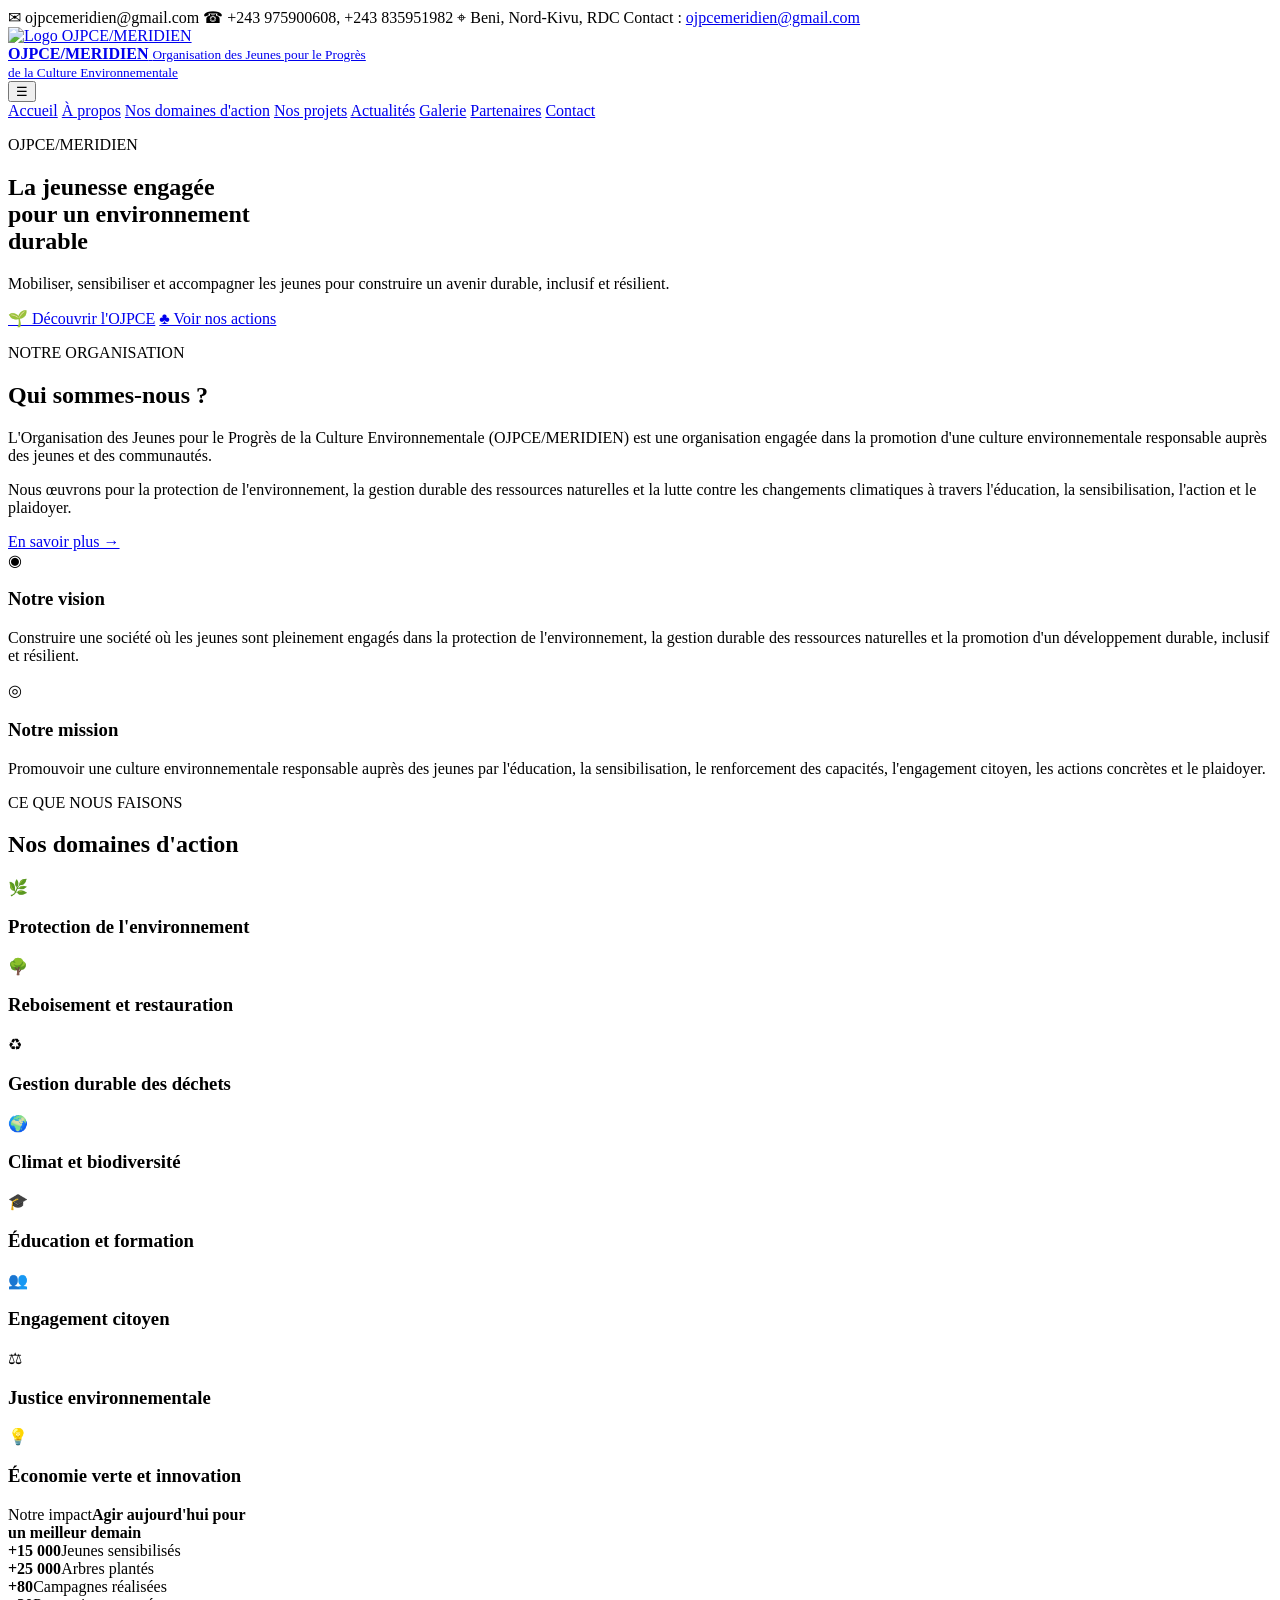
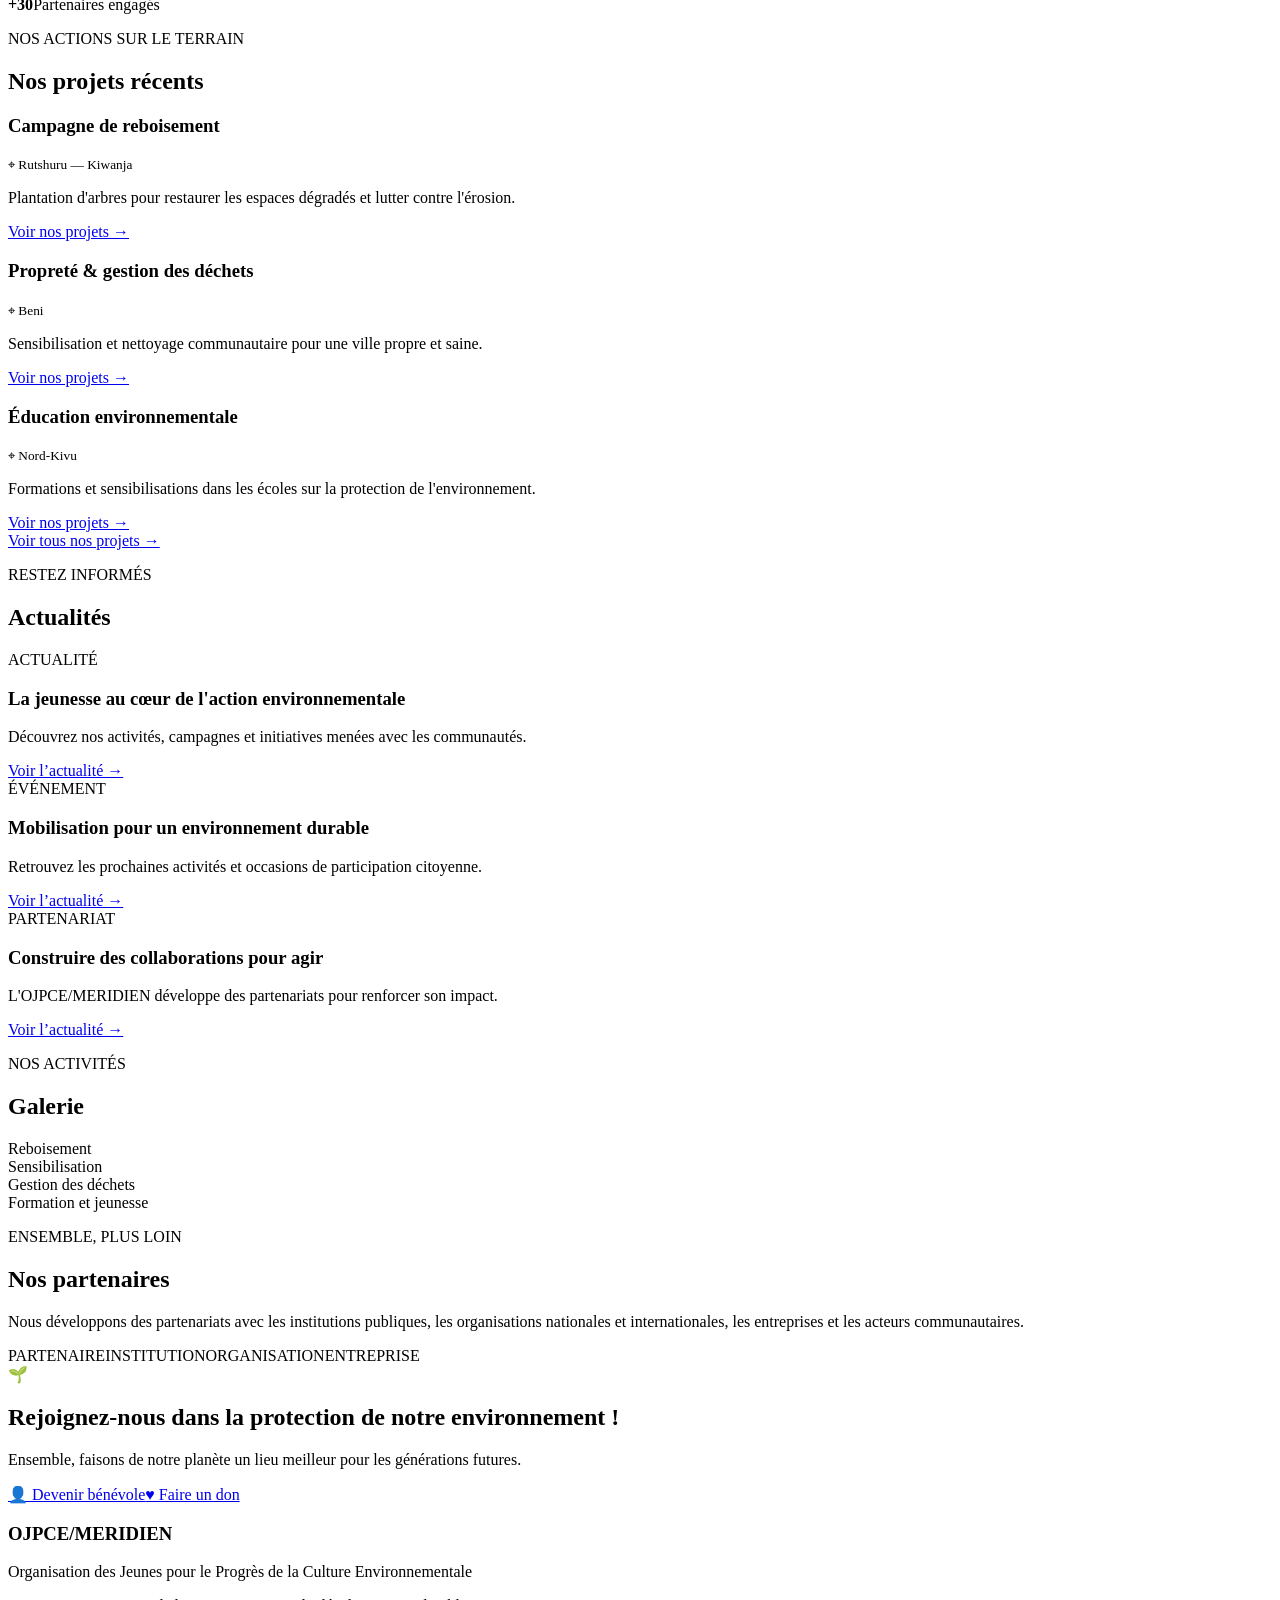
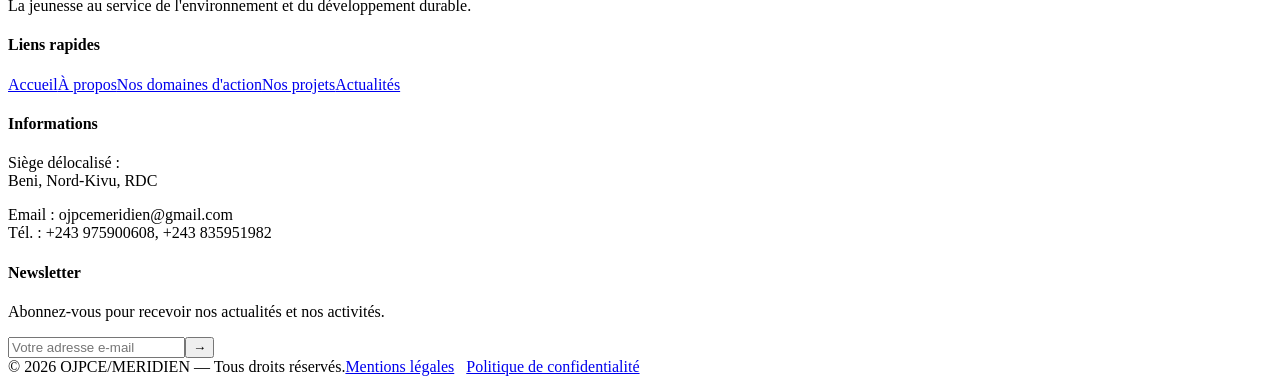
==== index.html @ 18ca6ad6 "Add files via upload" ====
<!DOCTYPE html>
<html lang="fr">
<head>
  <meta charset="UTF-8">
  <meta name="viewport" content="width=device-width, initial-scale=1.0">
  <meta name="description" content="OJPCE/MERIDIEN — Organisation des Jeunes pour le Progrès de la Culture Environnementale. Jeunesse, environnement et développement durable en République Démocratique du Congo.">
  <title>OJPCE/MERIDIEN | Jeunesse & Environnement</title>
  <link rel="preconnect" href="https://fonts.googleapis.com">
  <link rel="preconnect" href="https://fonts.gstatic.com" crossorigin>
  <link href="https://fonts.googleapis.com/css2?family=Montserrat:wght@500;600;700;800&family=Open+Sans:wght@400;500;600;700&display=swap" rel="stylesheet">
  <link rel="stylesheet" href="css/style.css">
</head>
<body>
  <header class="site-header" id="accueil">
    <div class="topbar">
      <div class="container topbar-inner">
        <span>✉ ojpcemeridien@gmail.com</span>
        <span>☎ +243 975900608, +243 835951982</span>
        <span>⌖ Beni, Nord-Kivu, RDC</span>
        <span class="follow">Contact : <a href="mailto:ojpcemeridien@gmail.com">ojpcemeridien@gmail.com</a></span>
      </div>
    </div>

    <nav class="navbar">
      <div class="container nav-inner">
        <a class="brand" href="#accueil">
          <div class="brand-mark"><img src="assets/logo-ojpce.png" alt="Logo OJPCE/MERIDIEN"></div>
          <div>
            <strong>OJPCE/MERIDIEN</strong>
            <small>Organisation des Jeunes pour le Progrès<br>de la Culture Environnementale</small>
          </div>
        </a>
        <button class="menu-toggle" aria-label="Ouvrir le menu">☰</button>
        <div class="nav-links">
          <a class="active" href="#accueil">Accueil</a>
          <a href="#apropos">À propos</a>
          <a href="#domaines">Nos domaines d'action</a>
          <a href="#projets">Nos projets</a>
          <a href="#actualites">Actualités</a>
          <a href="#galerie">Galerie</a>
          <a href="#partenaires">Partenaires</a>
          <a href="#contact">Contact</a>
          
        </div>
      </div>
    </nav>
  </header>

  <main>
    <section class="hero">
      <div class="hero-overlay"></div>
      <div class="container hero-content">
        <p class="eyebrow">OJPCE/MERIDIEN</p>
        <h1>La jeunesse engagée<br>pour un environnement<br>durable</h1>
        <p>Mobiliser, sensibiliser et accompagner les jeunes pour construire un avenir durable, inclusif et résilient.</p>
        <div class="hero-actions">
          <a class="btn btn-primary" href="#apropos">🌱 Découvrir l'OJPCE</a>
          <a class="btn btn-outline" href="#projets">♣ Voir nos actions</a>
        </div>
      </div>
    </section>

    <section class="section" id="apropos">
      <div class="container about-grid">
        <div>
          <p class="section-kicker">NOTRE ORGANISATION</p>
          <h2>Qui sommes-nous ?</h2>
          <div class="accent-line"></div>
          <p>L'Organisation des Jeunes pour le Progrès de la Culture Environnementale (OJPCE/MERIDIEN) est une organisation engagée dans la promotion d'une culture environnementale responsable auprès des jeunes et des communautés.</p>
          <p>Nous œuvrons pour la protection de l'environnement, la gestion durable des ressources naturelles et la lutte contre les changements climatiques à travers l'éducation, la sensibilisation, l'action et le plaidoyer.</p>
          <a class="text-btn" href="#contact">En savoir plus →</a>
        </div>
        <article class="info-card vision">
          <div class="icon">◉</div>
          <h3>Notre vision</h3>
          <p>Construire une société où les jeunes sont pleinement engagés dans la protection de l'environnement, la gestion durable des ressources naturelles et la promotion d'un développement durable, inclusif et résilient.</p>
        </article>
        <article class="info-card mission">
          <div class="icon">◎</div>
          <h3>Notre mission</h3>
          <p>Promouvoir une culture environnementale responsable auprès des jeunes par l'éducation, la sensibilisation, le renforcement des capacités, l'engagement citoyen, les actions concrètes et le plaidoyer.</p>
        </article>
      </div>
    </section>

    <section class="section light" id="domaines">
      <div class="container">
        <div class="section-heading">
          <p class="section-kicker">CE QUE NOUS FAISONS</p>
          <h2>Nos domaines d'action</h2>
          <div class="accent-line centered"></div>
        </div>
        <div class="domains-grid">
          <article><span>🌿</span><h3>Protection de l'environnement</h3></article>
          <article><span>🌳</span><h3>Reboisement et restauration</h3></article>
          <article><span>♻</span><h3>Gestion durable des déchets</h3></article>
          <article><span>🌍</span><h3>Climat et biodiversité</h3></article>
          <article><span>🎓</span><h3>Éducation et formation</h3></article>
          <article><span>👥</span><h3>Engagement citoyen</h3></article>
          <article><span>⚖</span><h3>Justice environnementale</h3></article>
          <article><span>💡</span><h3>Économie verte et innovation</h3></article>
        </div>
      </div>
    </section>

    <section class="impact">
      <div class="container impact-inner">
        <div class="impact-title"><span>Notre impact</span><strong>Agir aujourd'hui pour<br>un meilleur demain</strong></div>
        <div class="stat"><b>+15 000</b><span>Jeunes sensibilisés</span></div>
        <div class="stat"><b>+25 000</b><span>Arbres plantés</span></div>
        <div class="stat"><b>+80</b><span>Campagnes réalisées</span></div>
        <div class="stat"><b>+30</b><span>Partenaires engagés</span></div>
      </div>
    </section>

    <section class="section" id="projets">
      <div class="container">
        <div class="section-heading">
          <p class="section-kicker">NOS ACTIONS SUR LE TERRAIN</p>
          <h2>Nos projets récents</h2>
          <div class="accent-line centered"></div>
        </div>
        <div class="projects-grid">
          <article class="project-card">
            <div class="project-image photo" style="background-image:url('assets/projet-reboisement.jpg')" aria-label="Jeunes participant à une campagne de reboisement"></div>
            <div class="project-body"><h3>Campagne de reboisement</h3><small>⌖ Rutshuru — Kiwanja</small><p>Plantation d'arbres pour restaurer les espaces dégradés et lutter contre l'érosion.</p><a href="projets.html">Voir nos projets →</a></div>
          </article>
          <article class="project-card">
            <div class="project-image photo" style="background-image:url('assets/projet-dechets.jpg')" aria-label="Action communautaire de gestion des déchets"></div>
            <div class="project-body"><h3>Propreté & gestion des déchets</h3><small>⌖ Beni</small><p>Sensibilisation et nettoyage communautaire pour une ville propre et saine.</p><a href="projets.html">Voir nos projets →</a></div>
          </article>
          <article class="project-card">
            <div class="project-image photo" style="background-image:url('assets/projet-education.jpg')" aria-label="Formation en éducation environnementale"></div>
            <div class="project-body"><h3>Éducation environnementale</h3><small>⌖ Nord-Kivu</small><p>Formations et sensibilisations dans les écoles sur la protection de l'environnement.</p><a href="projets.html">Voir nos projets →</a></div>
          </article>
        </div>
        <div class="center"><a class="btn btn-green-outline" href="projets.html">Voir tous nos projets →</a></div>
      </div>
    </section>

    <section class="section light" id="actualites">
      <div class="container">
        <div class="section-heading"><p class="section-kicker">RESTEZ INFORMÉS</p><h2>Actualités</h2><div class="accent-line centered"></div></div>
        <div class="news-grid">
          <article><span class="date">ACTUALITÉ</span><h3>La jeunesse au cœur de l'action environnementale</h3><p>Découvrez nos activités, campagnes et initiatives menées avec les communautés.</p><a href="actualites.html">Voir l’actualité →</a></article>
          <article><span class="date">ÉVÉNEMENT</span><h3>Mobilisation pour un environnement durable</h3><p>Retrouvez les prochaines activités et occasions de participation citoyenne.</p><a href="actualites.html">Voir l’actualité →</a></article>
          <article><span class="date">PARTENARIAT</span><h3>Construire des collaborations pour agir</h3><p>L'OJPCE/MERIDIEN développe des partenariats pour renforcer son impact.</p><a href="actualites.html">Voir l’actualité →</a></article>
        </div>
      </div>
    </section>

    <section class="gallery-section" id="galerie">
      <div class="container">
        <div class="section-heading"><p class="section-kicker">NOS ACTIVITÉS</p><h2>Galerie</h2><div class="accent-line centered"></div></div>
        <div class="gallery-grid">
          <div class="photo-tile" style="background-image:url('assets/projet-reboisement.jpg')"><span>Reboisement</span></div><div class="photo-tile" style="background-image:url('assets/projet-dechets.jpg')"><span>Sensibilisation</span></div><div class="photo-tile" style="background-image:url('assets/projet-education.jpg')"><span>Gestion des déchets</span></div><div class="photo-tile" style="background-image:url('assets/hero-ojpce.jpg')"><span>Formation et jeunesse</span></div>
        </div>
      </div>
    </section>

    <section class="partner-section" id="partenaires">
      <div class="container partner-content">
        <div><p class="section-kicker">ENSEMBLE, PLUS LOIN</p><h2>Nos partenaires</h2><p>Nous développons des partenariats avec les institutions publiques, les organisations nationales et internationales, les entreprises et les acteurs communautaires.</p></div>
        <div class="partner-logos"><span>PARTENAIRE</span><span>INSTITUTION</span><span>ORGANISATION</span><span>ENTREPRISE</span></div>
      </div>
    </section>

    <section class="cta">
      <div class="container cta-inner">
        <div><span class="cta-icon">🌱</span><div><h2>Rejoignez-nous dans la protection de notre environnement !</h2><p>Ensemble, faisons de notre planète un lieu meilleur pour les générations futures.</p></div></div>
        <div class="cta-actions"><a class="btn btn-white" href="#contact">👤 Devenir bénévole</a><a class="btn btn-white" href="#contact">♥ Faire un don</a></div>
      </div>
    </section>
  </main>

  <footer id="contact">
    <div class="footer-main container">
      <div><h3>OJPCE/MERIDIEN</h3><p>Organisation des Jeunes pour le Progrès de la Culture Environnementale</p><p class="tagline">La jeunesse au service de l'environnement et du développement durable.</p></div>
      <div><h4>Liens rapides</h4><a href="#accueil">Accueil</a><a href="#apropos">À propos</a><a href="#domaines">Nos domaines d'action</a><a href="#projets">Nos projets</a><a href="#actualites">Actualités</a></div>
      <div><h4>Informations</h4><p>Siège délocalisé :<br>Beni, Nord-Kivu, RDC</p><p>Email : ojpcemeridien@gmail.com<br>Tél. : +243 975900608, +243 835951982</p></div>
      <div><h4>Newsletter</h4><p>Abonnez-vous pour recevoir nos actualités et nos activités.</p><form class="newsletter"><input type="email" placeholder="Votre adresse e-mail" aria-label="Votre adresse e-mail"><button type="submit">→</button></form></div>
    </div>
    <div class="footer-bottom"><div class="container"><span>© 2026 OJPCE/MERIDIEN — Tous droits réservés.</span><span><a href="mentions-legales.html">Mentions légales</a> &nbsp; <a href="confidentialite.html">Politique de confidentialité</a></span></div></div>
  </footer>

  <script src="js/script.js"></script>
</body>
</html>
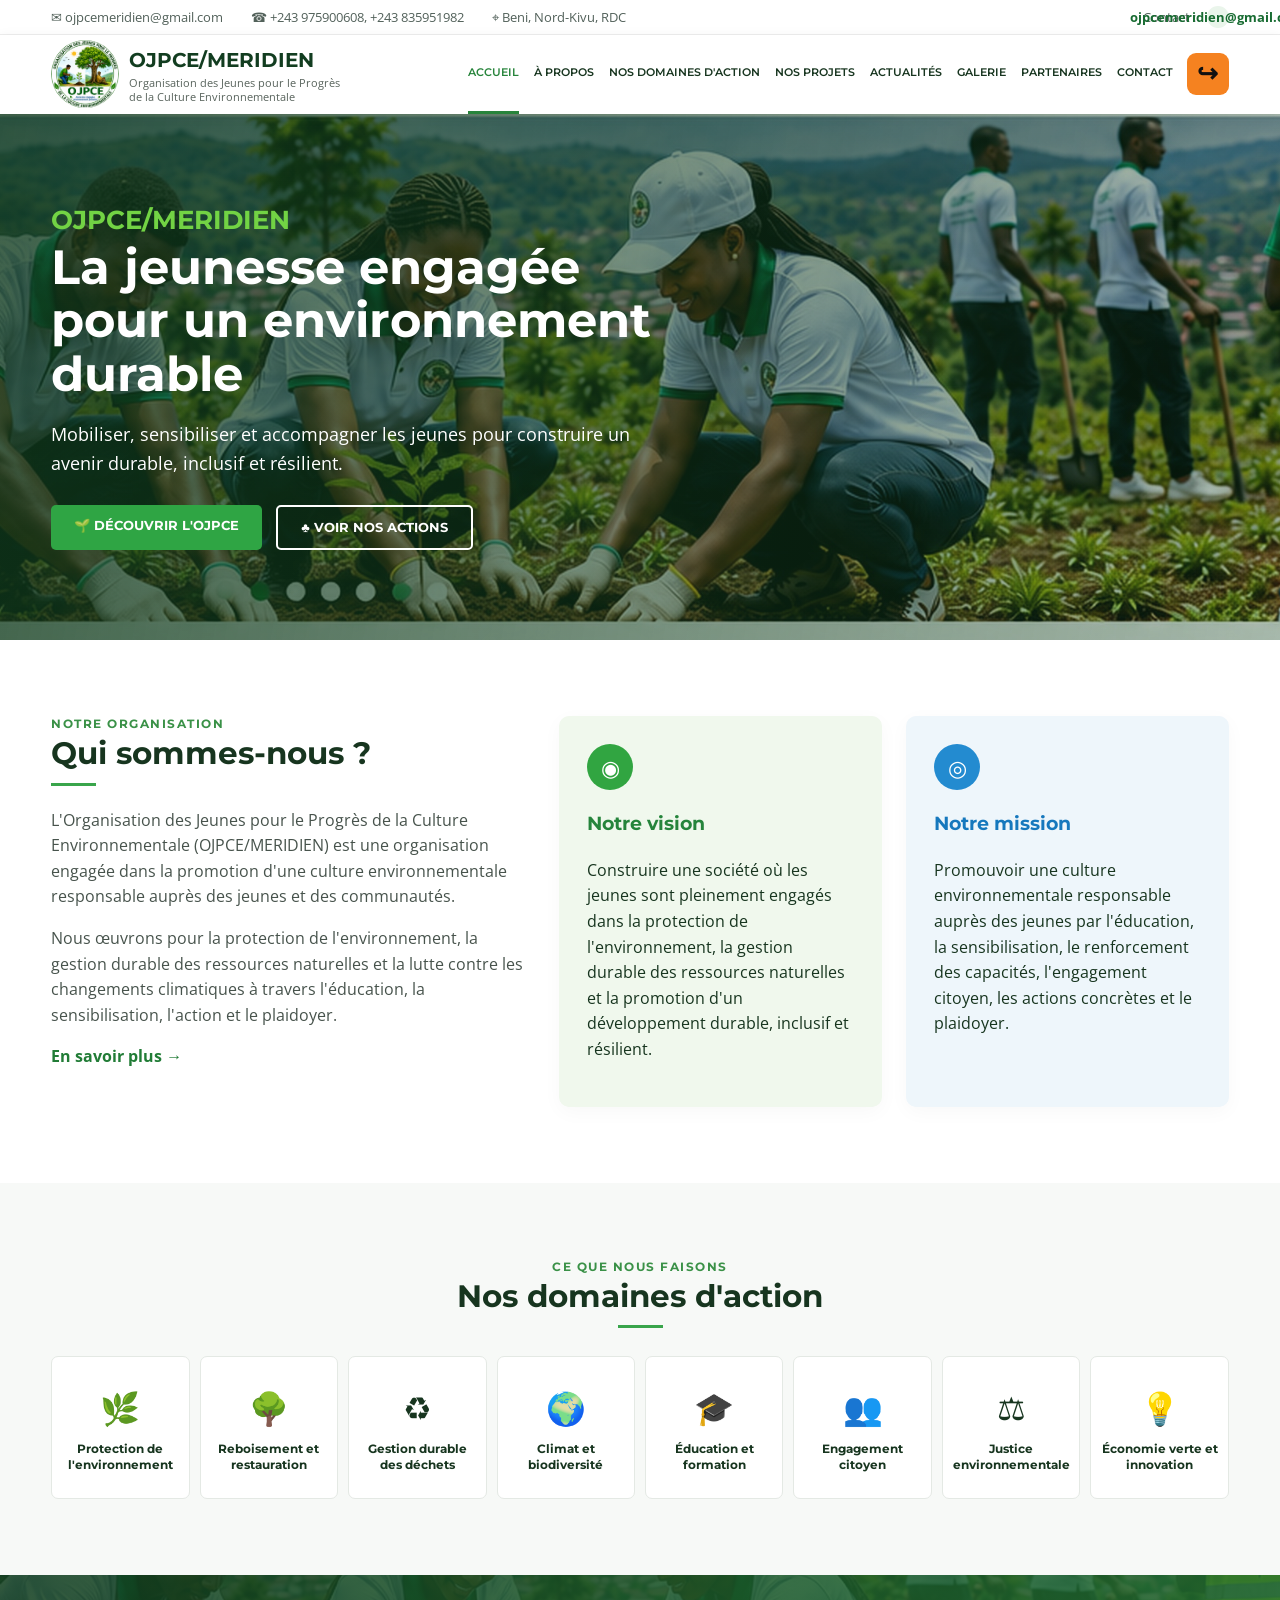
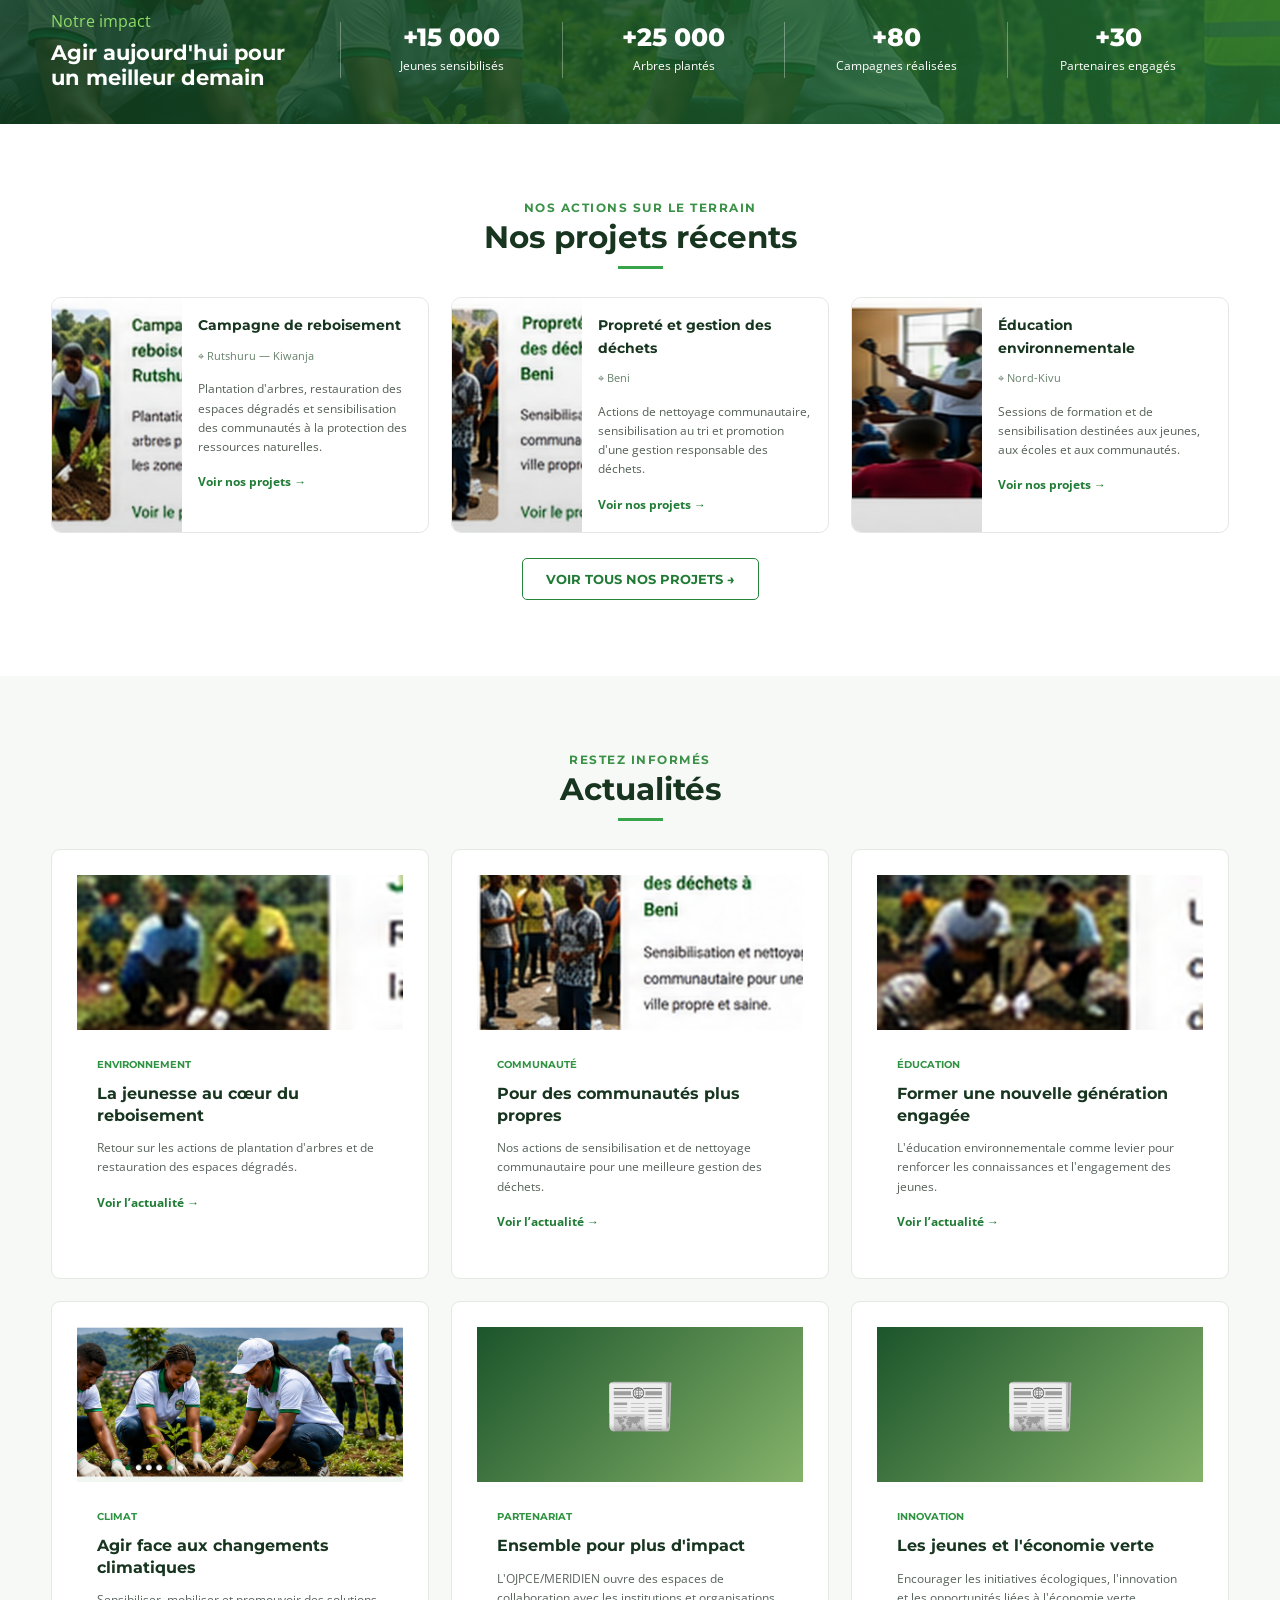
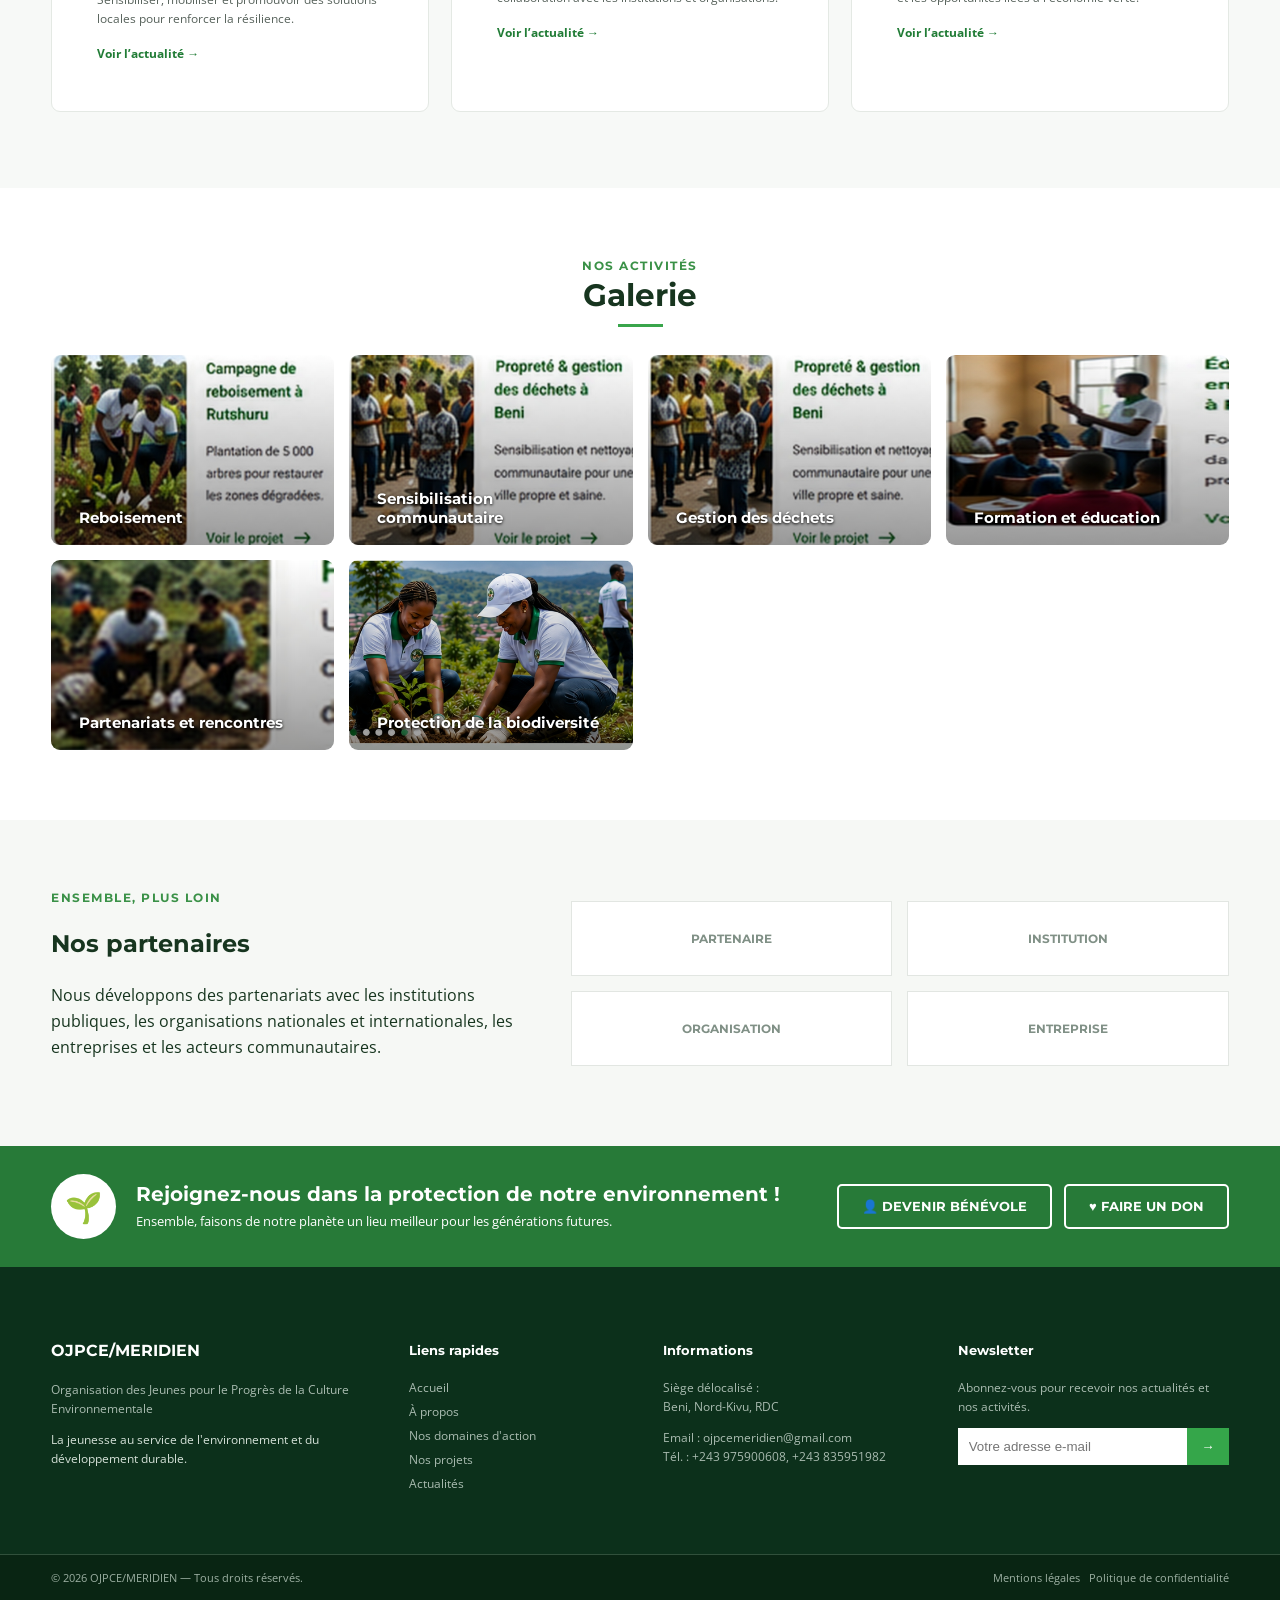
==== commit eaa63456: "Add files via upload" ====
--- a/index.html
+++ b/index.html
@@ -40,8 +40,8 @@
           <a href="#galerie">Galerie</a>
           <a href="#partenaires">Partenaires</a>
           <a href="#contact">Contact</a>
-          
         </div>
+        <a class="admin-login" href="/admin/" aria-label="Connexion administrateur" title="Connexion administrateur"><span aria-hidden="true">↪</span></a>
       </div>
     </nav>
   </header>
@@ -120,20 +120,7 @@
           <h2>Nos projets récents</h2>
           <div class="accent-line centered"></div>
         </div>
-        <div class="projects-grid">
-          <article class="project-card">
-            <div class="project-image photo" style="background-image:url('assets/projet-reboisement.jpg')" aria-label="Jeunes participant à une campagne de reboisement"></div>
-            <div class="project-body"><h3>Campagne de reboisement</h3><small>⌖ Rutshuru — Kiwanja</small><p>Plantation d'arbres pour restaurer les espaces dégradés et lutter contre l'érosion.</p><a href="projets.html">Voir nos projets →</a></div>
-          </article>
-          <article class="project-card">
-            <div class="project-image photo" style="background-image:url('assets/projet-dechets.jpg')" aria-label="Action communautaire de gestion des déchets"></div>
-            <div class="project-body"><h3>Propreté & gestion des déchets</h3><small>⌖ Beni</small><p>Sensibilisation et nettoyage communautaire pour une ville propre et saine.</p><a href="projets.html">Voir nos projets →</a></div>
-          </article>
-          <article class="project-card">
-            <div class="project-image photo" style="background-image:url('assets/projet-education.jpg')" aria-label="Formation en éducation environnementale"></div>
-            <div class="project-body"><h3>Éducation environnementale</h3><small>⌖ Nord-Kivu</small><p>Formations et sensibilisations dans les écoles sur la protection de l'environnement.</p><a href="projets.html">Voir nos projets →</a></div>
-          </article>
-        </div>
+        <div class="projects-grid" data-cms-projects="home"><p>Chargement des projets…</p></div>
         <div class="center"><a class="btn btn-green-outline" href="projets.html">Voir tous nos projets →</a></div>
       </div>
     </section>
@@ -141,20 +128,14 @@
     <section class="section light" id="actualites">
       <div class="container">
         <div class="section-heading"><p class="section-kicker">RESTEZ INFORMÉS</p><h2>Actualités</h2><div class="accent-line centered"></div></div>
-        <div class="news-grid">
-          <article><span class="date">ACTUALITÉ</span><h3>La jeunesse au cœur de l'action environnementale</h3><p>Découvrez nos activités, campagnes et initiatives menées avec les communautés.</p><a href="actualites.html">Voir l’actualité →</a></article>
-          <article><span class="date">ÉVÉNEMENT</span><h3>Mobilisation pour un environnement durable</h3><p>Retrouvez les prochaines activités et occasions de participation citoyenne.</p><a href="actualites.html">Voir l’actualité →</a></article>
-          <article><span class="date">PARTENARIAT</span><h3>Construire des collaborations pour agir</h3><p>L'OJPCE/MERIDIEN développe des partenariats pour renforcer son impact.</p><a href="actualites.html">Voir l’actualité →</a></article>
-        </div>
+        <div class="news-grid" data-cms-news><p>Chargement des actualités…</p></div>
       </div>
     </section>
 
     <section class="gallery-section" id="galerie">
       <div class="container">
         <div class="section-heading"><p class="section-kicker">NOS ACTIVITÉS</p><h2>Galerie</h2><div class="accent-line centered"></div></div>
-        <div class="gallery-grid">
-          <div class="photo-tile" style="background-image:url('assets/projet-reboisement.jpg')"><span>Reboisement</span></div><div class="photo-tile" style="background-image:url('assets/projet-dechets.jpg')"><span>Sensibilisation</span></div><div class="photo-tile" style="background-image:url('assets/projet-education.jpg')"><span>Gestion des déchets</span></div><div class="photo-tile" style="background-image:url('assets/hero-ojpce.jpg')"><span>Formation et jeunesse</span></div>
-        </div>
+        <div class="gallery-grid" data-cms-gallery="home"><p>Chargement de la galerie…</p></div>
       </div>
     </section>
 
@@ -183,6 +164,6 @@
     <div class="footer-bottom"><div class="container"><span>© 2026 OJPCE/MERIDIEN — Tous droits réservés.</span><span><a href="mentions-legales.html">Mentions légales</a> &nbsp; <a href="confidentialite.html">Politique de confidentialité</a></span></div></div>
   </footer>
 
-  <script src="js/script.js"></script>
+  <script src="js/script.js"></script><script src="js/cms-content.js"></script>
 </body>
 </html>
--- a/css/style.css
+++ b/css/style.css
@@ -0,0 +1,14 @@
+*{box-sizing:border-box}html{scroll-behavior:smooth}body{margin:0;color:#17351f;font-family:"Open Sans",sans-serif;line-height:1.6}h1,h2,h3,h4,strong{font-family:Montserrat,sans-serif}a{text-decoration:none;color:inherit}.container{width:min(1180px,92%);margin:auto}.topbar{font-size:13px;border-bottom:1px solid #eee;background:#fff}.topbar-inner{min-height:34px;display:flex;align-items:center;gap:28px;color:#52615a}.follow{margin-left:auto}.follow a{display:inline-flex;margin-left:8px;width:22px;height:22px;border-radius:50%;align-items:center;justify-content:center;background:#eaf5eb;color:#176b31;font-weight:700}.navbar{background:#fff;box-shadow:0 2px 12px #00000010;position:sticky;top:0;z-index:20}.nav-inner{min-height:76px;display:flex;align-items:center}.brand{display:flex;align-items:center;gap:10px}.brand-mark{width:68px;height:68px;border:0;border-radius:50%;display:grid;place-items:center;font-size:27px;background:#fff;overflow:hidden}.brand-mark img{width:100%;height:100%;object-fit:contain;display:block}.brand strong{display:block;font-size:20px;color:#123d20}.brand small{display:block;font-size:11px;line-height:1.3;color:#59645d}.nav-links{margin-left:auto;display:flex;gap:24px;font-family:Montserrat,sans-serif;font-size:12px;font-weight:600;text-transform:uppercase}.nav-links a{padding:29px 0}.nav-links a:hover,.nav-links .active{color:#27843b;border-bottom:3px solid #27843b}.menu-toggle{display:none;margin-left:auto;background:none;border:0;font-size:28px}.hero{min-height:510px;position:relative;background:linear-gradient(100deg,#103b1dcc,#103b1d55),url("../assets/hero-ojpce.jpg") center/cover}.hero-content{position:relative;color:#fff;padding:90px 0;max-width:1180px}.eyebrow{font:700 26px Montserrat;color:#72d344;margin:0 0 5px}.hero h1{font-size:48px;line-height:1.12;margin:0 0 15px;max-width:620px}.hero p:not(.eyebrow){font-size:18px;max-width:600px}.hero-actions{display:flex;gap:14px;margin-top:28px}.btn{display:inline-block;padding:12px 23px;border-radius:5px;font:700 13px Montserrat;text-transform:uppercase}.btn-primary{background:#2fa544;color:#fff}.btn-outline,.btn-white{border:2px solid #fff;color:#fff}.section{padding:76px 0}.light{background:#f7f9f7}.about-grid{display:grid;grid-template-columns:1.2fr .8fr .8fr;gap:24px}.section-kicker{font:700 12px Montserrat;letter-spacing:1.5px;color:#3a9147;margin:0 0 4px}.section h2,.section-heading h2{font-size:31px;line-height:1.2;margin:0 0 10px}.accent-line{width:45px;height:3px;background:#39a54b;margin:8px 0 22px}.centered{margin:8px auto 25px}.about-grid>div>p:not(.section-kicker){color:#47534c}.text-btn,.project-body a,.news-grid a{color:#217c36;font-weight:700}.info-card{padding:28px;border-radius:10px;background:#f0f8ed;box-shadow:0 5px 20px #00000008}.info-card.mission{background:#eef6fb}.info-card .icon{width:46px;height:46px;border-radius:50%;background:#31a541;color:#fff;display:grid;place-items:center;font-size:22px}.info-card.mission .icon{background:#238bd0}.info-card h3{color:#25843b}.mission h3{color:#1678bd}.section-heading{text-align:center;margin-bottom:28px}.domains-grid{display:grid;grid-template-columns:repeat(8,1fr);gap:10px}.domains-grid article{background:#fff;border:1px solid #e4e9e4;border-radius:7px;padding:25px 8px;text-align:center;min-height:135px;display:flex;flex-direction:column;justify-content:center}.domains-grid span{font-size:32px}.domains-grid h3{font-size:12px;line-height:1.35;margin:8px 0 0}.impact{background:linear-gradient(90deg,#123e1fdd,#236d31dd),url("../assets/hero-ojpce.jpg") center/cover;color:#fff;padding:34px 0}.impact-inner{display:grid;grid-template-columns:1.3fr repeat(4,1fr);align-items:center}.impact-title span{color:#8ddd67}.impact-title strong{display:block;font-size:21px;line-height:1.2;margin-top:5px}.stat{text-align:center;border-left:1px solid #ffffff55}.stat b{display:block;font:800 25px Montserrat}.stat span{font-size:12px}.projects-grid,.news-grid{display:grid;grid-template-columns:repeat(3,1fr);gap:22px}.project-card{display:grid;grid-template-columns:130px 1fr;border:1px solid #e4e8e4;border-radius:10px;overflow:hidden;background:#fff}.project-image{min-height:190px;display:grid;place-items:center;font-size:58px;background:linear-gradient(135deg,#315d31,#9bc27b)}.image-2{background:linear-gradient(135deg,#436f50,#b4c78d)}.image-3{background:linear-gradient(135deg,#725e39,#d7b97e)}.project-body{padding:16px}.project-body h3{font-size:14px;margin:0 0 5px}.project-body small{font-size:11px;color:#66806b}.project-body p{font-size:12px;color:#566158}.project-body a,.news-grid a{font-size:12px}.center{text-align:center;margin-top:25px}.btn-green-outline{border:1px solid #25843b;color:#217b35}.news-grid article{background:#fff;border:1px solid #e4e9e4;padding:25px;border-radius:9px}.date{font:700 10px Montserrat;color:#2f9342}.news-grid h3{font-size:17px;line-height:1.35}.news-grid p{font-size:13px;color:#58635c}.gallery-section{padding:70px 0}.gallery-grid{display:grid;grid-template-columns:repeat(4,1fr);gap:15px}.gallery-grid div{height:190px;border-radius:9px;display:flex;align-items:flex-end;padding:18px;color:#fff;font:700 15px Montserrat;background:linear-gradient(135deg,#1b4b29,#79ad58);font-size:50px}.gallery-grid div:nth-child(2){background:linear-gradient(135deg,#35623f,#8bb779)}.gallery-grid div:nth-child(3){background:linear-gradient(135deg,#4d6334,#a6b776)}.gallery-grid div:nth-child(4){background:linear-gradient(135deg,#4e4c2d,#b6a56b)}.gallery-grid span{font-size:15px;margin-left:10px}.partner-section{padding:70px 0;background:#f6f8f5}.partner-content{display:grid;grid-template-columns:1fr 1.4fr;gap:50px;align-items:center}.partner-logos{display:grid;grid-template-columns:repeat(2,1fr);gap:15px}.partner-logos span{height:75px;background:#fff;border:1px solid #e2e6e2;display:grid;place-items:center;color:#809086;font:700 12px Montserrat}.cta{background:#277a38;color:#fff;padding:28px 0}.cta-inner,.cta-inner>div:first-child{display:flex;align-items:center}.cta-inner{justify-content:space-between;gap:25px}.cta-icon{width:65px;height:65px;background:#fff;color:#2c873c;border-radius:50%;display:grid;place-items:center;font-size:30px;margin-right:20px}.cta h2{font-size:20px;margin:0;line-height:1.25}.cta p{margin:4px 0 0;font-size:13px}.cta-actions{display:flex;gap:12px}.footer-main{display:grid;grid-template-columns:1.5fr 1fr 1.2fr 1.3fr;gap:45px;padding:55px 0}.footer-main{font-size:12px;color:#a9bbb0}.footer-main h3,.footer-main h4{color:#fff}.footer-main h3{font-size:16px}.footer-main h4{font-size:13px}.footer-main a{display:block;margin:5px 0}.tagline{color:#d4e0d7}.newsletter{display:flex}.newsletter input{min-width:0;flex:1;padding:11px;border:0}.newsletter button{width:42px;border:0;background:#35a64a;color:#fff}.footer-bottom{border-top:1px solid #31503b;background:#092513;color:#9db0a3;font-size:11px;padding:14px 0}.footer-bottom .container{display:flex;justify-content:space-between}footer{background:#0c301b}.footer-main a:hover{color:#6dcc72}@media(max-width:1000px){.nav-links{gap:13px}.domains-grid{grid-template-columns:repeat(4,1fr)}.about-grid{grid-template-columns:1fr 1fr}.about-grid>div{grid-column:1/-1}.impact-inner{grid-template-columns:1fr repeat(2,1fr);gap:20px}.impact-title{grid-column:1/-1}.projects-grid{grid-template-columns:1fr}.gallery-grid{grid-template-columns:repeat(2,1fr)}.footer-main{grid-template-columns:1fr 1fr}}@media(max-width:760px){.topbar{display:none}.nav-inner{min-height:68px}.nav-links{display:none;position:absolute;top:68px;left:0;right:0;background:#fff;padding:10px 4%;box-shadow:0 10px 15px #0001;flex-direction:column;gap:0}.nav-links.open{display:flex}.nav-links a{padding:12px 0;border-bottom:1px solid #eee}.menu-toggle{display:block}.brand strong{font-size:16px}.brand small{font-size:9px}.hero{min-height:560px}.hero-content{padding:85px 0}.hero h1{font-size:38px}.hero p:not(.eyebrow){font-size:15px}.hero-actions{flex-wrap:wrap}.about-grid{grid-template-columns:1fr}.domains-grid{grid-template-columns:repeat(2,1fr)}.impact-inner{grid-template-columns:1fr 1fr}.impact-title{grid-column:1/-1}.projects-grid,.news-grid{grid-template-columns:1fr}.gallery-grid{grid-template-columns:1fr 1fr}.partner-content{grid-template-columns:1fr}.cta-inner,.cta-inner>div:first-child{align-items:flex-start}.cta-inner{flex-direction:column}.cta-actions{flex-wrap:wrap}.footer-main{grid-template-columns:1fr}.footer-bottom .container{flex-direction:column;gap:8px}.project-card{grid-template-columns:100px 1fr}}
+
+/* Styles supplémentaires pour les pages internes */
+.page-hero{background:linear-gradient(100deg,#0d3b1ddd,#1d743cbb),url("../assets/hero-ojpce.jpg") center/cover;min-height:300px;color:#fff;display:flex;align-items:center}.page-hero h1{font:800 42px Montserrat;margin:0 0 8px}.page-hero p{max-width:700px;margin:0;font-size:16px}.content-section{padding:70px 0}.content-section h2{font:800 29px Montserrat;color:#164f27;margin-top:0}.content-section h3{font:700 18px Montserrat;color:#227637}.two-col{display:grid;grid-template-columns:1.15fr .85fr;gap:45px;align-items:start}.quote-box{background:#edf8ed;border-left:5px solid #32a64a;padding:25px;border-radius:0 10px 10px 0}.quote-box strong{display:block;font:700 17px Montserrat;color:#1e7432;margin-bottom:8px}.objectives{display:grid;grid-template-columns:repeat(3,1fr);gap:16px;margin-top:25px}.objective{background:#fff;border:1px solid #e2e9e2;padding:20px;border-radius:9px;box-shadow:0 5px 18px #00000008}.objective b{display:inline-grid;place-items:center;width:31px;height:31px;border-radius:50%;background:#2f9b43;color:#fff;margin-bottom:8px}.objective h3{font-size:14px;margin:0 0 5px}.objective p{font-size:12px;color:#58635c;margin:0}.project-list{display:grid;grid-template-columns:repeat(2,1fr);gap:25px}.project-large{border:1px solid #e0e7e0;border-radius:11px;overflow:hidden;background:#fff}.project-large .project-banner{height:190px;background:linear-gradient(135deg,#255d30,#9ec47b);display:grid;place-items:center;font-size:70px}.project-large:nth-child(2) .project-banner{background:linear-gradient(135deg,#3d6045,#b8c98b)}.project-large:nth-child(3) .project-banner{background:linear-gradient(135deg,#53622f,#d2bd72)}.project-large:nth-child(4) .project-banner{background:linear-gradient(135deg,#3b5570,#91c2b1)}.project-large .project-text{padding:23px}.project-large h3{margin:0 0 7px;font-size:18px}.project-large p{font-size:13px;color:#58635c}.meta{font-size:11px;color:#52825d}.news-list{display:grid;grid-template-columns:repeat(3,1fr);gap:22px}.news-card{background:#fff;border:1px solid #e1e8e1;border-radius:10px;overflow:hidden}.news-cover{height:155px;background:linear-gradient(135deg,#1c552b,#85b36a);display:grid;place-items:center;color:#fff;font-size:58px}.news-card:nth-child(2) .news-cover{background:linear-gradient(135deg,#47673f,#b1c687)}.news-card:nth-child(3) .news-cover{background:linear-gradient(135deg,#5b5c38,#c8b77a)}.news-card:nth-child(4) .news-cover{background:linear-gradient(135deg,#33566b,#88b7b0)}.news-text{padding:20px}.news-text .date{font-size:10px}.news-text h3{font-size:16px;margin:7px 0}.news-text p{font-size:12px;color:#58635c}.gallery-full{display:grid;grid-template-columns:repeat(3,1fr);gap:18px}.gallery-item{height:230px;border-radius:10px;display:flex;align-items:flex-end;padding:20px;color:#fff;font:700 15px Montserrat;background:linear-gradient(135deg,#1b4d2b,#79ad58);font-size:45px}.gallery-item:nth-child(2){background:linear-gradient(135deg,#355d42,#8db87a)}.gallery-item:nth-child(3){background:linear-gradient(135deg,#5a6035,#b4bd78)}.gallery-item:nth-child(4){background:linear-gradient(135deg,#456276,#86b4a9)}.gallery-item:nth-child(5){background:linear-gradient(135deg,#594c35,#c3a36c)}.gallery-item:nth-child(6){background:linear-gradient(135deg,#285d48,#81b5a0)}.gallery-item span{font-size:15px;margin-left:10px}.partners-grid{display:grid;grid-template-columns:repeat(3,1fr);gap:18px}.partner-card{min-height:170px;background:#fff;border:1px solid #e1e8e1;border-radius:10px;padding:25px;display:flex;flex-direction:column;align-items:center;justify-content:center;text-align:center}.partner-logo{width:70px;height:70px;border-radius:50%;background:#edf7ec;display:grid;place-items:center;font-size:30px;margin-bottom:12px}.partner-card h3{font-size:15px;margin:0 0 5px}.partner-card p{font-size:12px;color:#657067;margin:0}.contact-grid{display:grid;grid-template-columns:.8fr 1.2fr;gap:35px}.contact-box{background:#f2f8f1;padding:28px;border-radius:10px}.contact-row{display:flex;gap:14px;margin:18px 0}.contact-icon{width:42px;height:42px;border-radius:50%;background:#2e9841;color:#fff;display:grid;place-items:center;flex:none}.contact-row h3{font-size:13px;margin:0}.contact-row p{font-size:12px;margin:2px 0;color:#58635c}.contact-form{background:#fff;border:1px solid #e1e8e1;border-radius:10px;padding:28px}.form-grid{display:grid;grid-template-columns:1fr 1fr;gap:16px}.field{display:flex;flex-direction:column;gap:6px}.field.full{grid-column:1/-1}.field label{font:600 12px Montserrat}.field input,.field textarea,.field select{font:14px "Open Sans";padding:12px;border:1px solid #d8e0d8;border-radius:5px;outline:none}.field textarea{min-height:145px;resize:vertical}.field input:focus,.field textarea:focus{border-color:#35a34a}.form-submit{border:0;cursor:pointer;margin-top:15px}.map-placeholder{margin-top:25px;height:220px;border-radius:10px;background:linear-gradient(135deg,#dfeadf,#b9d5bd);display:grid;place-items:center;color:#35613e;font:700 14px Montserrat}@media(max-width:850px){.two-col,.contact-grid{grid-template-columns:1fr}.objectives{grid-template-columns:repeat(2,1fr)}.project-list,.news-list{grid-template-columns:1fr}.gallery-full{grid-template-columns:repeat(2,1fr)}.partners-grid{grid-template-columns:repeat(2,1fr)}}@media(max-width:600px){.objectives,.gallery-full,.partners-grid,.form-grid{grid-template-columns:1fr}.field.full{grid-column:auto}.page-hero h1{font-size:34px}}
+.brand-mark{overflow:hidden}.brand-mark img{width:100%;height:100%;object-fit:cover;display:block}
+.project-image.photo{background-size:cover;background-position:center;position:relative}.project-image.photo:after{content:"";position:absolute;inset:0;background:linear-gradient(180deg,#00000000,#00000022)}.gallery-grid .photo-tile{background-size:cover;background-position:center;position:relative}.gallery-grid .photo-tile span{position:relative;z-index:1;text-shadow:0 1px 3px #000}.gallery-grid .photo-tile:after{content:"";position:absolute;inset:0;background:linear-gradient(180deg,#00000000,#00000066);border-radius:9px}
+.admin-link{border:1px solid #2d8b42!important;border-radius:5px!important;padding:8px 11px!important;color:#17652b!important;font-weight:700}.admin-link:hover{background:#edf8ed!important}
+.admin-page{min-height:70vh;background:#f4f7f3;padding:70px 0}.admin-card{max-width:520px;margin:auto;background:#fff;border:1px solid #dfe7df;border-radius:12px;padding:34px;box-shadow:0 12px 35px rgba(0,0,0,.08)}.admin-card h1{font:800 28px Montserrat;color:#164f27;margin:0 0 8px}.admin-card p{color:#58635c;font-size:13px}.admin-card label{display:block;font:600 12px Montserrat;margin:18px 0 7px}.admin-card input{width:100%;box-sizing:border-box;padding:13px;border:1px solid #d5dfd5;border-radius:6px;font-size:15px}.admin-error{color:#b42318!important;background:#fff0ef;border-radius:6px;padding:10px;display:none}.admin-dashboard{padding:50px 0}.admin-grid{display:grid;grid-template-columns:repeat(3,1fr);gap:18px}.admin-box{background:#fff;border:1px solid #dfe7df;border-radius:10px;padding:22px}.admin-box h3{font:700 17px Montserrat;color:#1e7432;margin:0 0 7px}.admin-box p{font-size:12px;color:#657067}.admin-note{background:#fff8df;border-left:4px solid #d3a928;padding:15px;margin:25px 0;font-size:13px}@media(max-width:800px){.admin-grid{grid-template-columns:1fr}}
+
+/* Bouton Administration */
+.nav-links .admin-link{white-space:nowrap;margin-left:4px;}
+@media(min-width:1001px){.nav-links{gap:15px;font-size:11px}.nav-links .admin-link{padding:8px 10px!important;border-bottom:1px solid #2d8b42!important}}
+
+.admin-login{display:inline-flex;align-items:center;justify-content:center;width:42px;height:42px;margin-left:14px;border-radius:9px;background:#f58220;color:#111;text-decoration:none;font-family:Arial,sans-serif;font-size:25px;font-weight:700;line-height:1;transition:transform .2s ease,filter .2s ease}.admin-login:hover{transform:translateY(-1px);filter:brightness(.96);color:#111}.admin-login span{display:block;transform:translateY(-1px)}@media(max-width:900px){.admin-login{width:40px;height:40px;margin:10px 0 10px 10px}.nav-inner{align-items:center}}
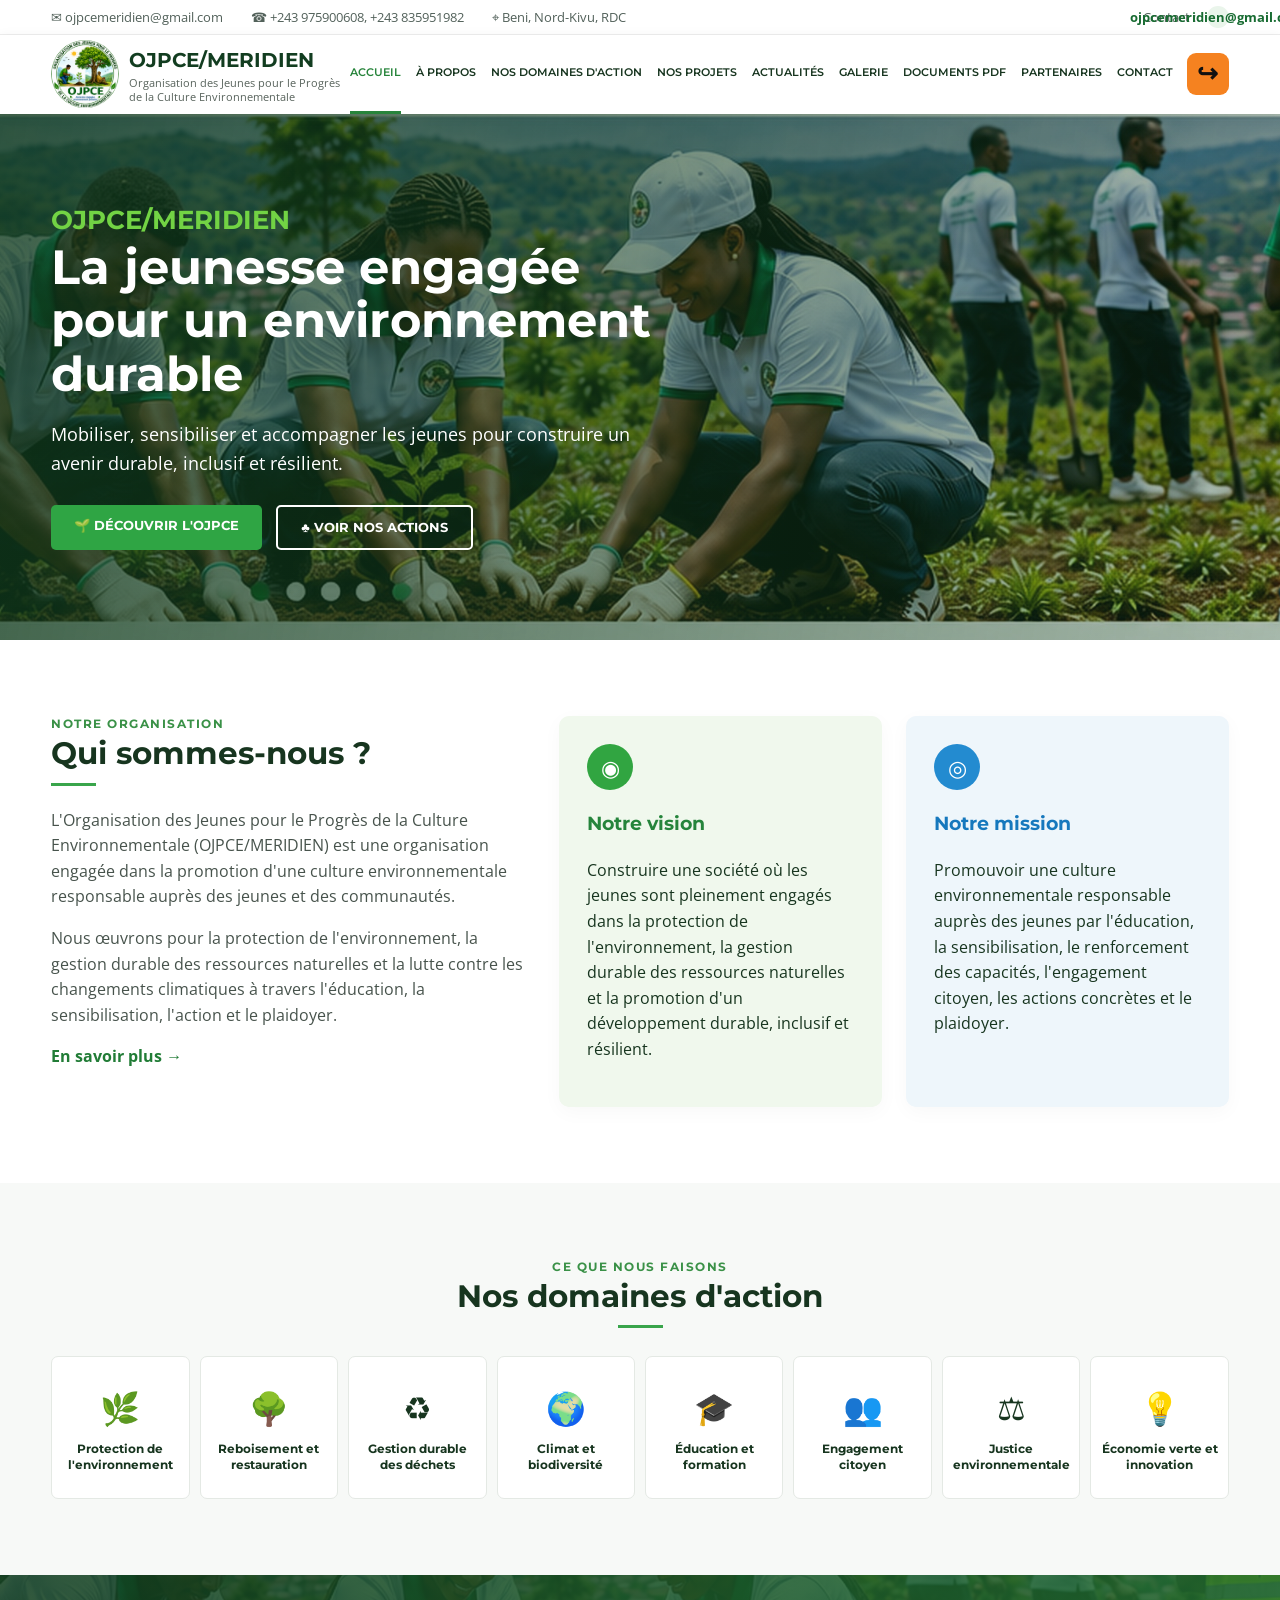
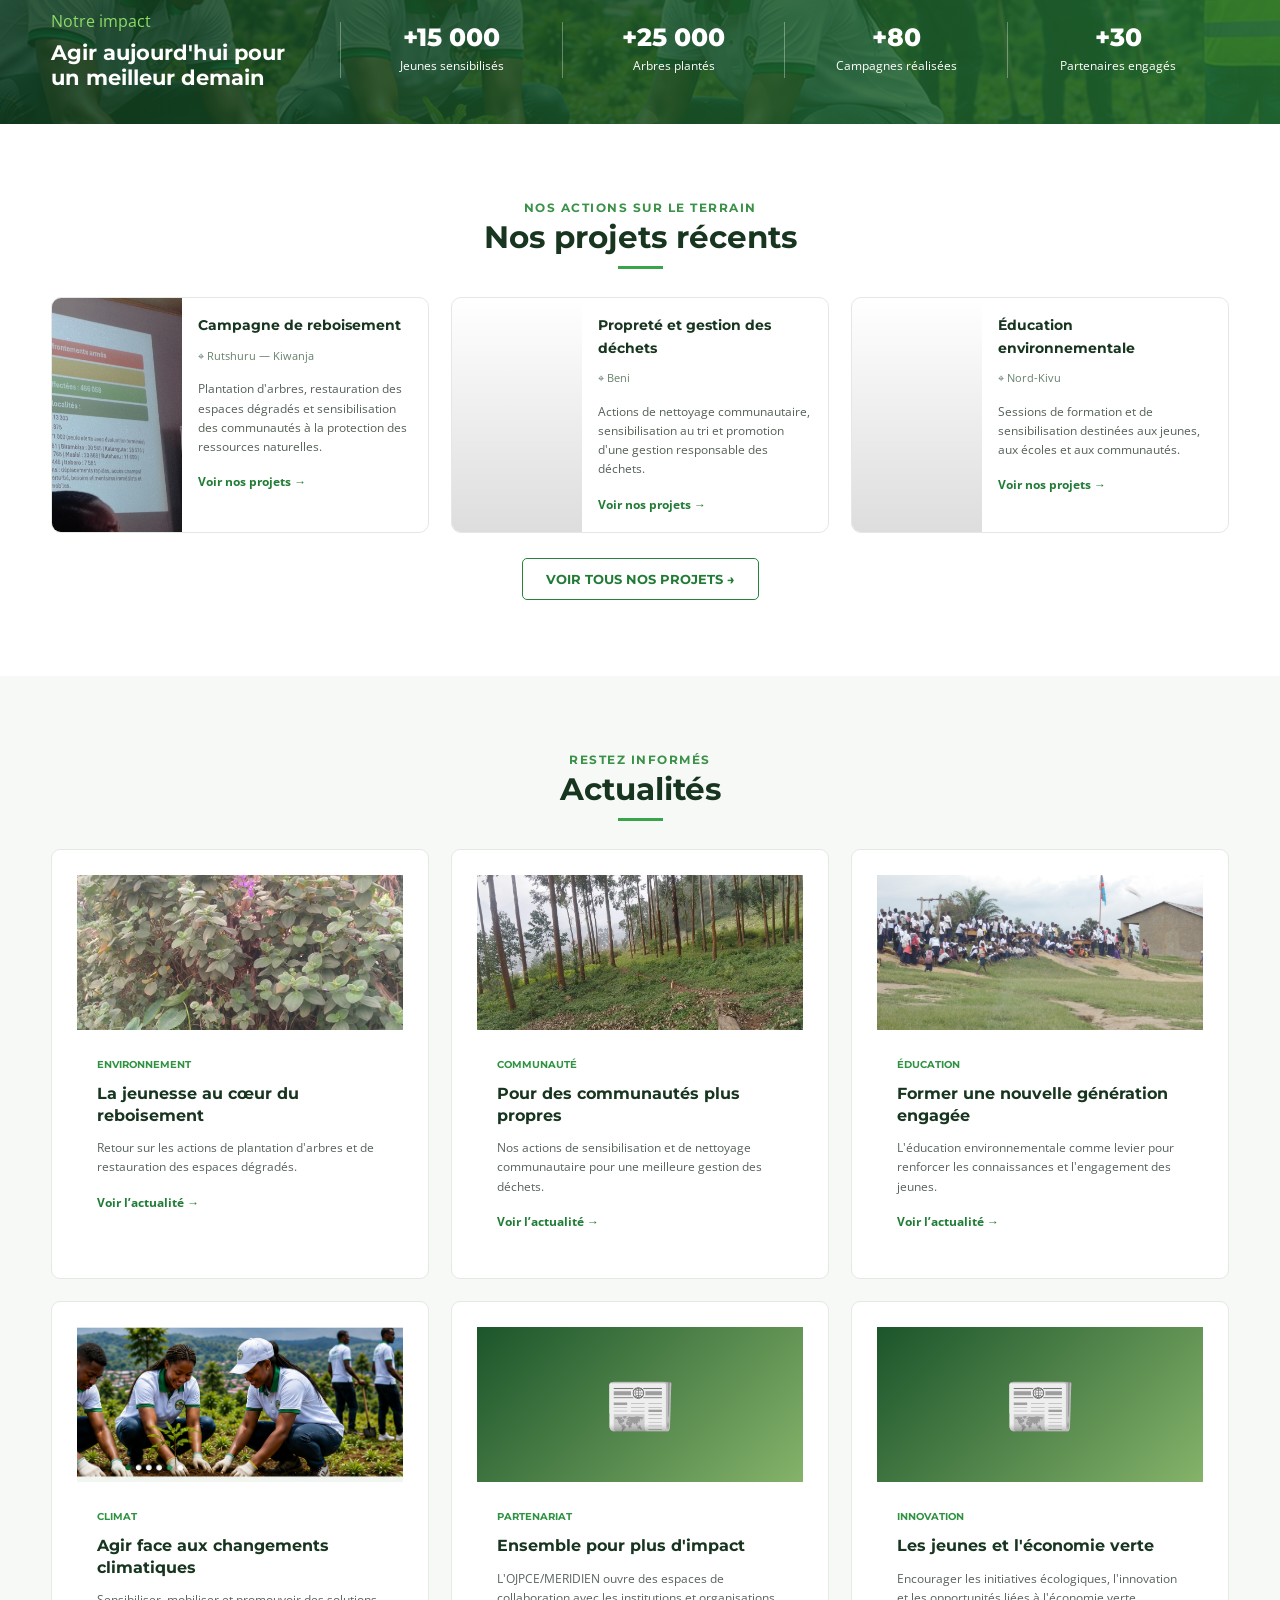
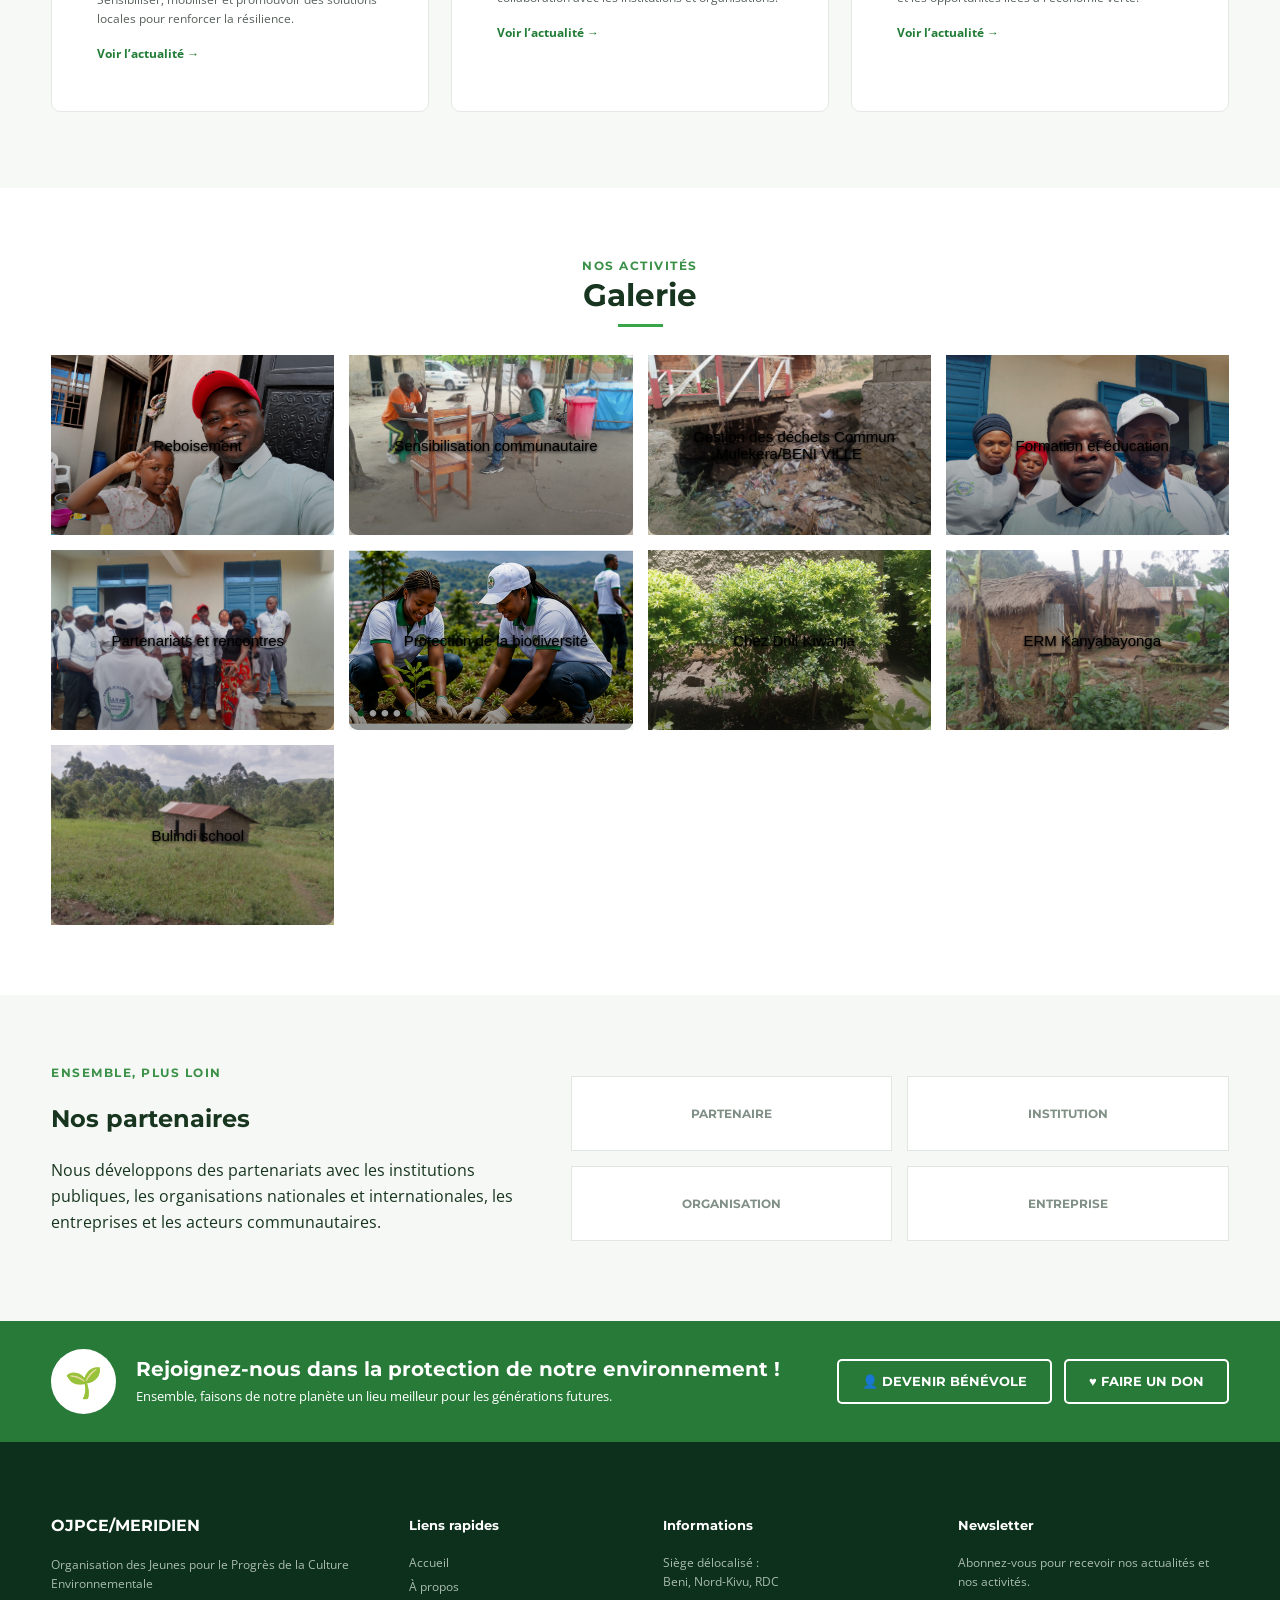
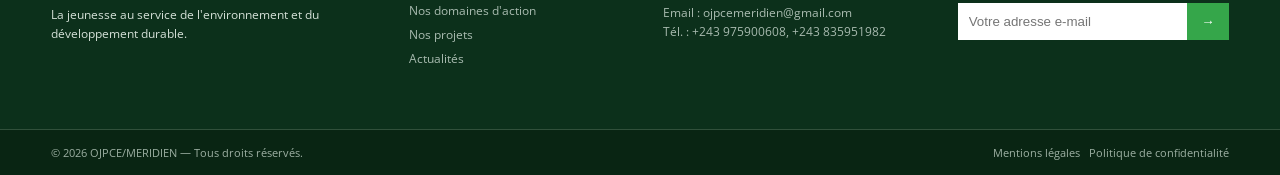
==== commit f0ebe12f: "Add link to PDF documents in index.html" ====
--- a/index.html
+++ b/index.html
@@ -38,10 +38,11 @@
           <a href="#projets">Nos projets</a>
           <a href="#actualites">Actualités</a>
           <a href="#galerie">Galerie</a>
+          <a href="documents.html">Documents PDF</a>
           <a href="#partenaires">Partenaires</a>
           <a href="#contact">Contact</a>
         </div>
-        <a class="admin-login" href="/admin/" aria-label="Connexion administrateur" title="Connexion administrateur"><span aria-hidden="true">↪</span></a>
+        <a class="admin-login" href="https://ojpce-meridien-admin.netlify.app/admin/" aria-label="Connexion administrateur" title="Connexion administrateur"><span aria-hidden="true">↪</span></a>
       </div>
     </nav>
   </header>
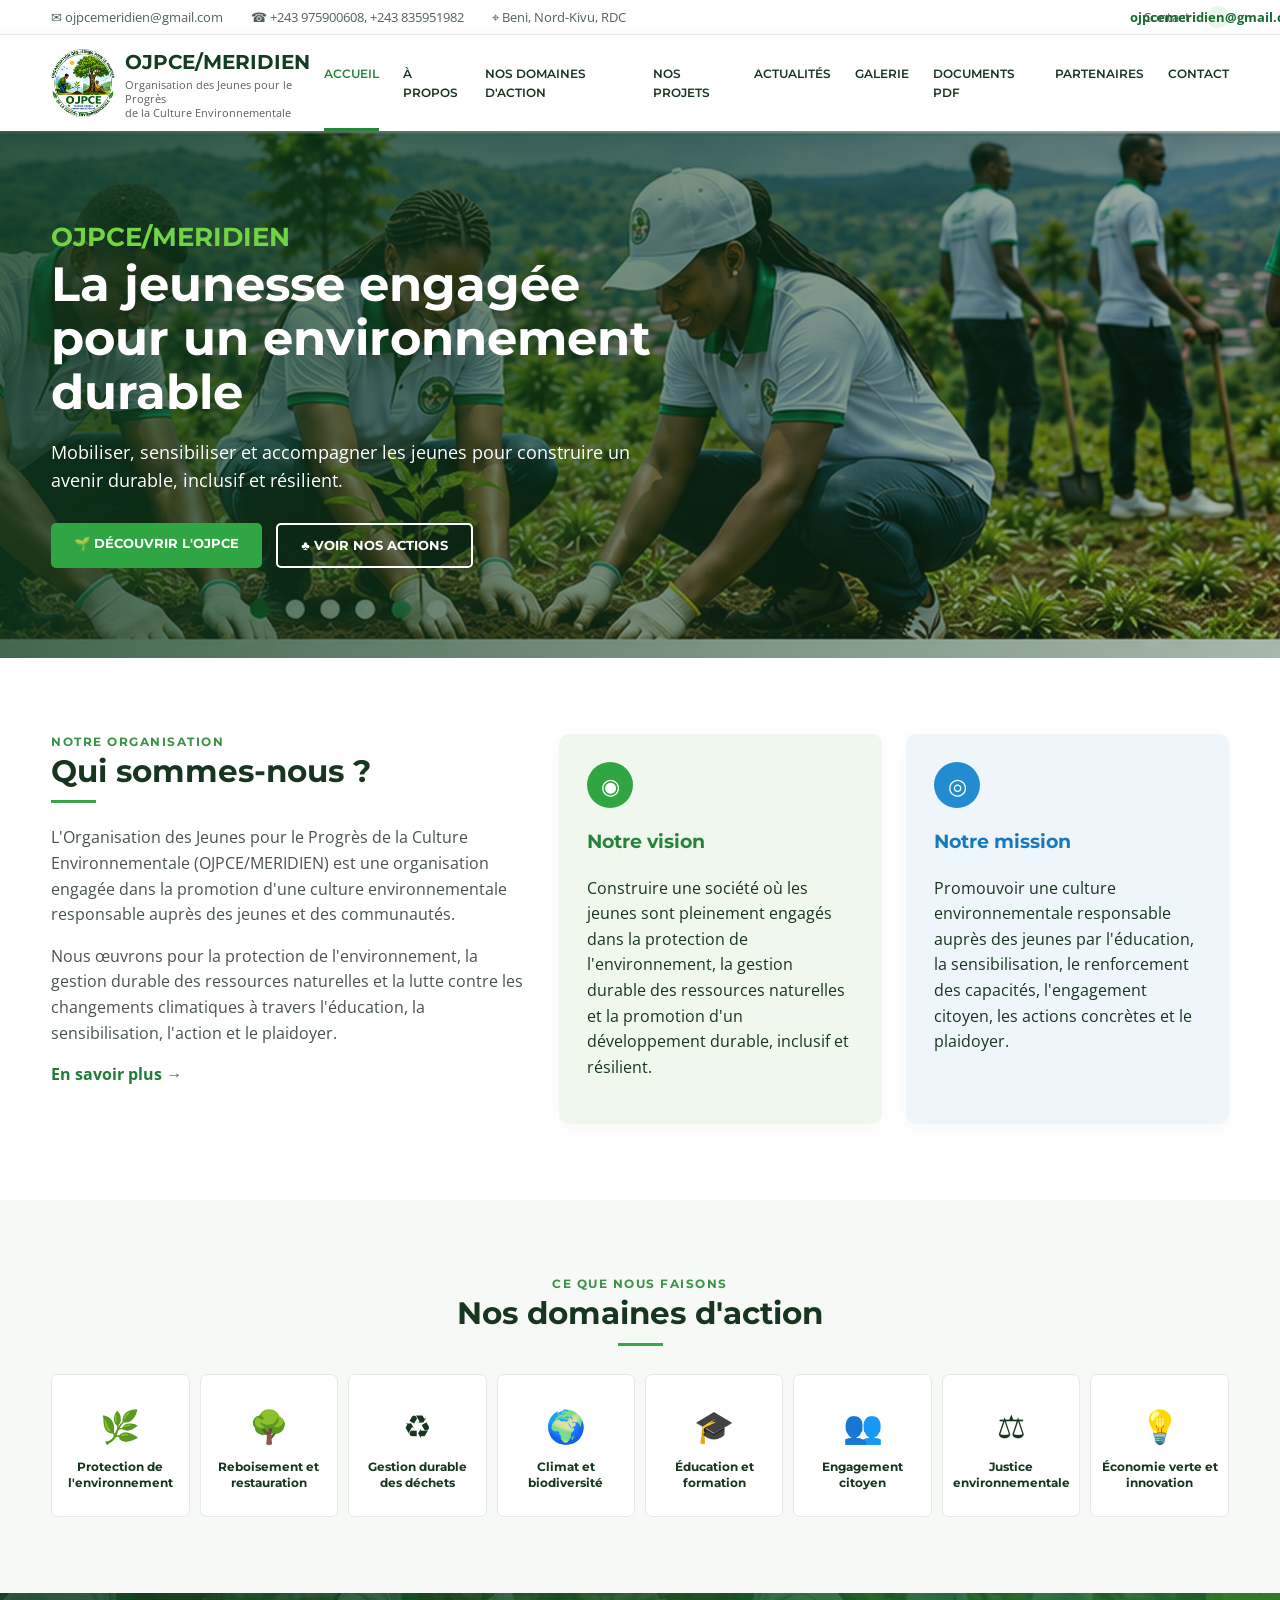
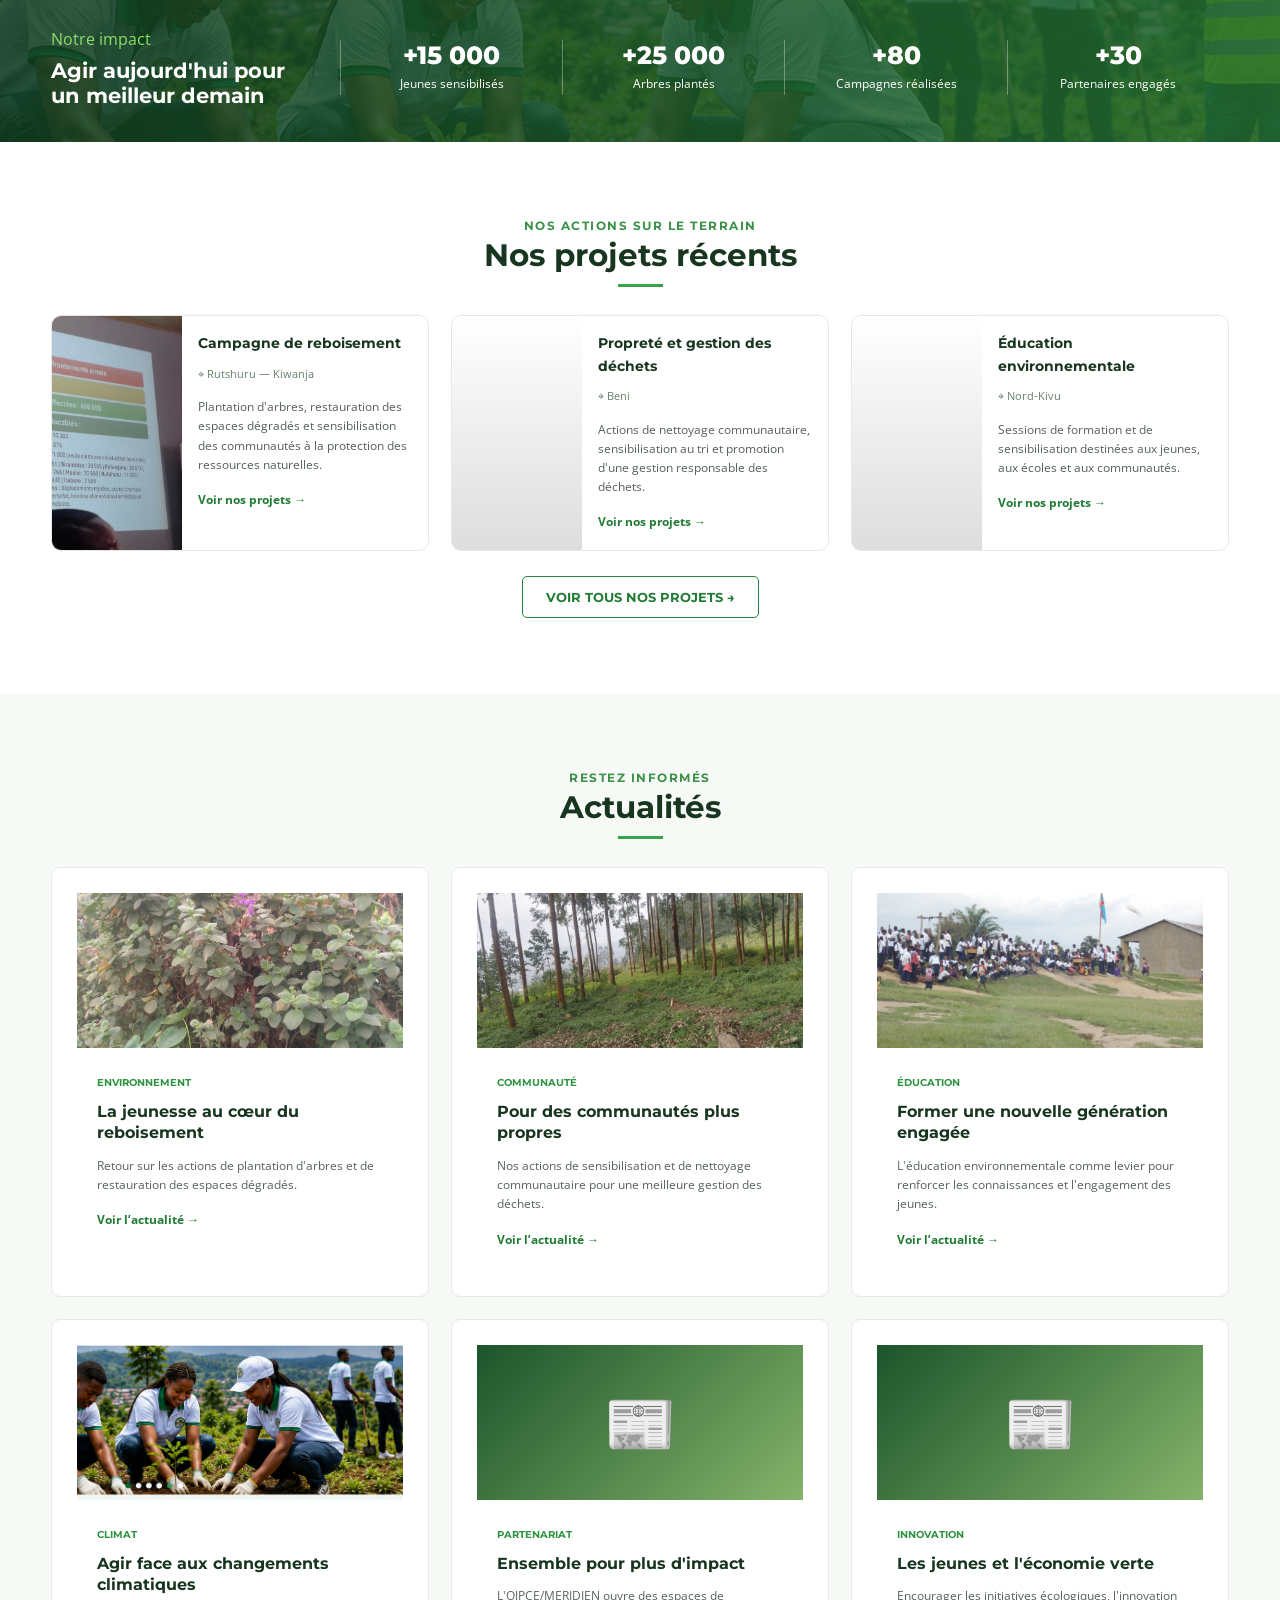
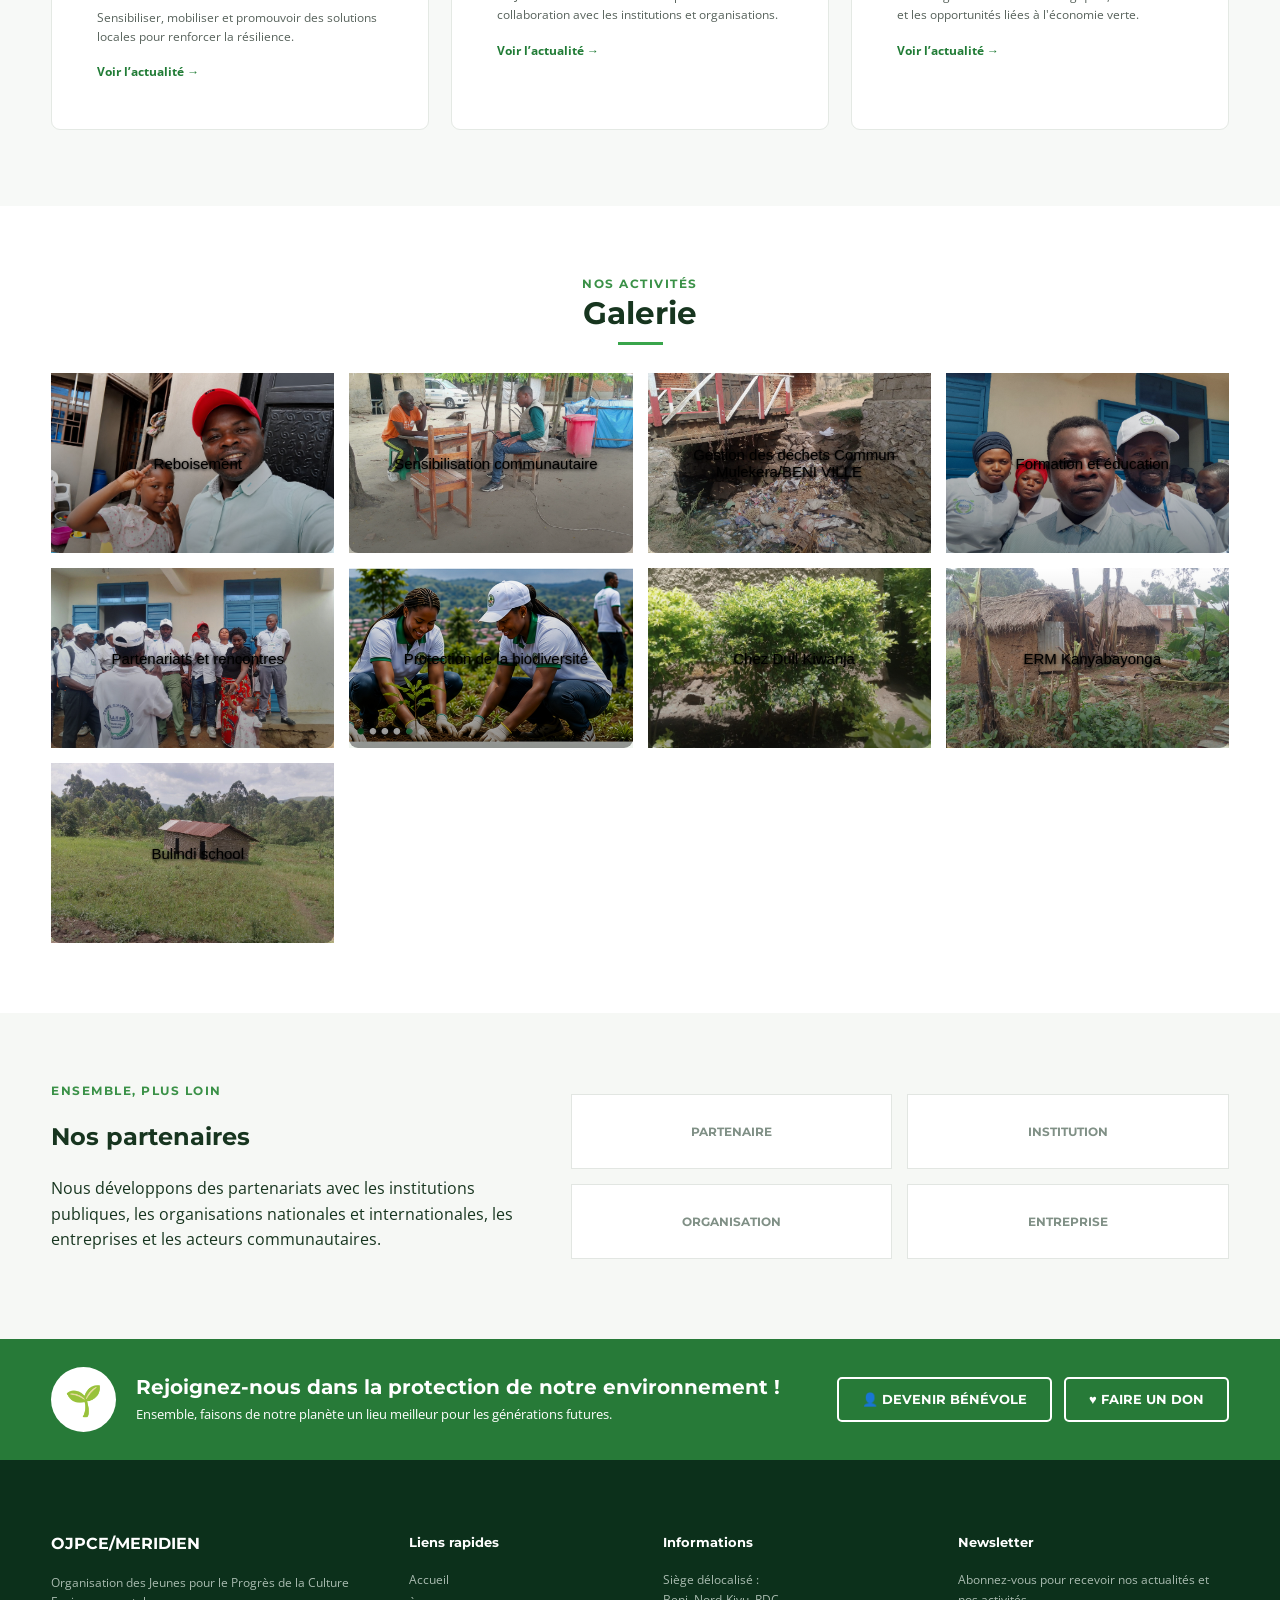
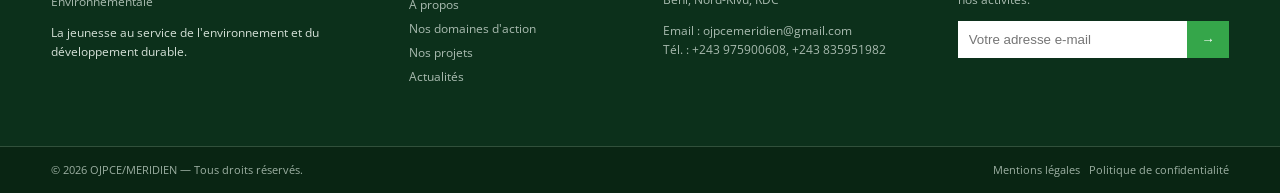
==== commit fa9497fb: "Add files via upload" ====
--- a/index.html
+++ b/index.html
@@ -42,7 +42,7 @@
           <a href="#partenaires">Partenaires</a>
           <a href="#contact">Contact</a>
         </div>
-        <a class="admin-login" href="https://ojpce-meridien-admin.netlify.app/admin/" aria-label="Connexion administrateur" title="Connexion administrateur"><span aria-hidden="true">↪</span></a>
+        
       </div>
     </nav>
   </header>
--- a/css/style.css
+++ b/css/style.css
@@ -7,8 +7,3 @@
 .admin-link{border:1px solid #2d8b42!important;border-radius:5px!important;padding:8px 11px!important;color:#17652b!important;font-weight:700}.admin-link:hover{background:#edf8ed!important}
 .admin-page{min-height:70vh;background:#f4f7f3;padding:70px 0}.admin-card{max-width:520px;margin:auto;background:#fff;border:1px solid #dfe7df;border-radius:12px;padding:34px;box-shadow:0 12px 35px rgba(0,0,0,.08)}.admin-card h1{font:800 28px Montserrat;color:#164f27;margin:0 0 8px}.admin-card p{color:#58635c;font-size:13px}.admin-card label{display:block;font:600 12px Montserrat;margin:18px 0 7px}.admin-card input{width:100%;box-sizing:border-box;padding:13px;border:1px solid #d5dfd5;border-radius:6px;font-size:15px}.admin-error{color:#b42318!important;background:#fff0ef;border-radius:6px;padding:10px;display:none}.admin-dashboard{padding:50px 0}.admin-grid{display:grid;grid-template-columns:repeat(3,1fr);gap:18px}.admin-box{background:#fff;border:1px solid #dfe7df;border-radius:10px;padding:22px}.admin-box h3{font:700 17px Montserrat;color:#1e7432;margin:0 0 7px}.admin-box p{font-size:12px;color:#657067}.admin-note{background:#fff8df;border-left:4px solid #d3a928;padding:15px;margin:25px 0;font-size:13px}@media(max-width:800px){.admin-grid{grid-template-columns:1fr}}
 
-/* Bouton Administration */
-.nav-links .admin-link{white-space:nowrap;margin-left:4px;}
-@media(min-width:1001px){.nav-links{gap:15px;font-size:11px}.nav-links .admin-link{padding:8px 10px!important;border-bottom:1px solid #2d8b42!important}}
-
-.admin-login{display:inline-flex;align-items:center;justify-content:center;width:42px;height:42px;margin-left:14px;border-radius:9px;background:#f58220;color:#111;text-decoration:none;font-family:Arial,sans-serif;font-size:25px;font-weight:700;line-height:1;transition:transform .2s ease,filter .2s ease}.admin-login:hover{transform:translateY(-1px);filter:brightness(.96);color:#111}.admin-login span{display:block;transform:translateY(-1px)}@media(max-width:900px){.admin-login{width:40px;height:40px;margin:10px 0 10px 10px}.nav-inner{align-items:center}}
